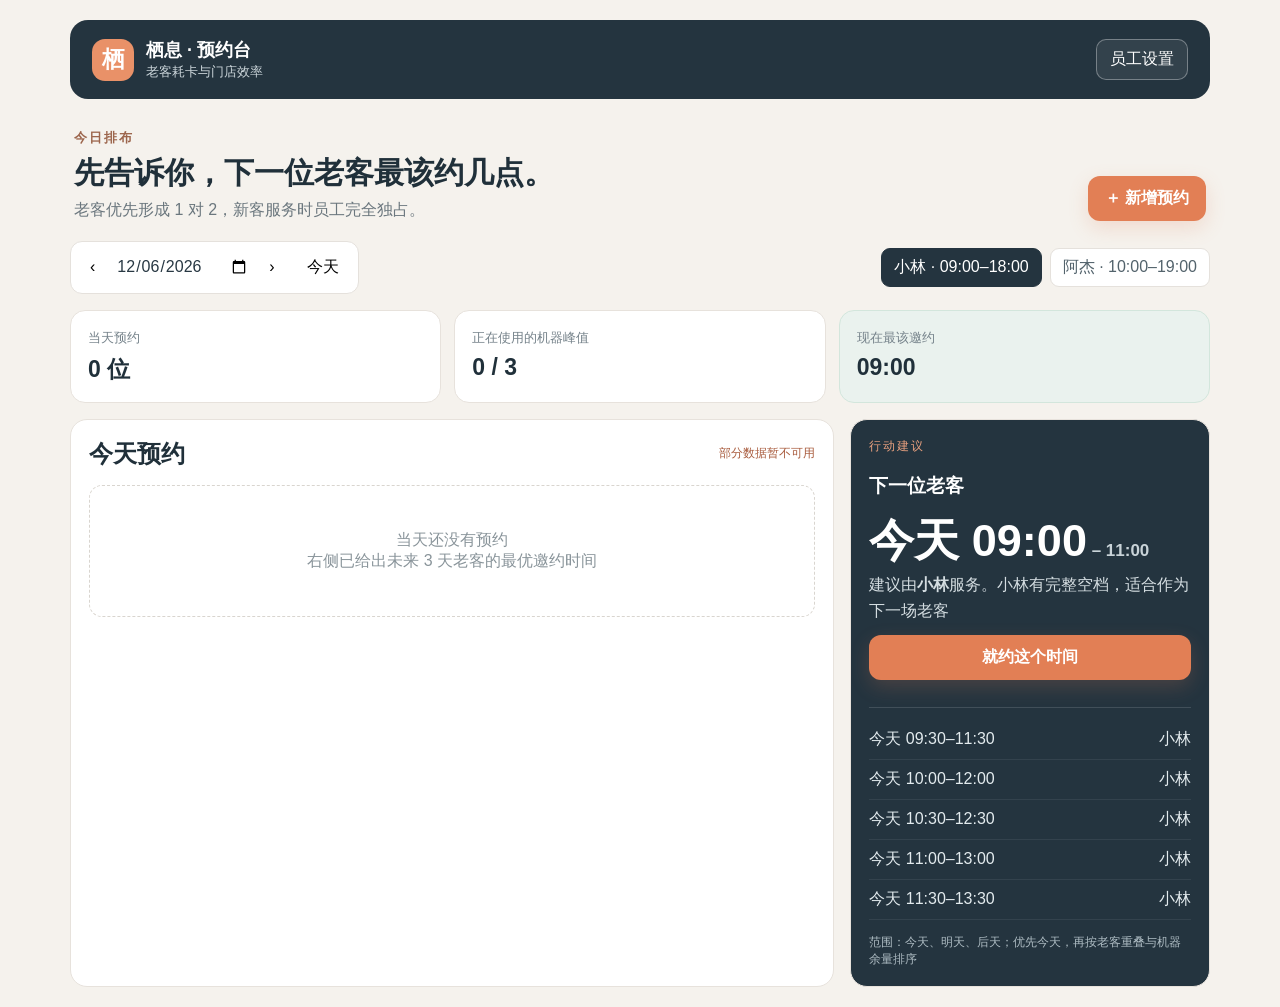
==== index.html @ 7a532cb6 "Sync Qinhuangdao invitations into appointment desk" ====
<!doctype html>
<html lang="zh-CN">
<head>
  <meta charset="utf-8">
  <meta name="viewport" content="width=device-width,initial-scale=1,viewport-fit=cover">
  <meta name="theme-color" content="#24343f">
  <title>栖息 · 预约台</title>
  <style>
    *{box-sizing:border-box}body{margin:0;background:#f5f2ed;color:#20303a;font-family:-apple-system,BlinkMacSystemFont,"Segoe UI","PingFang SC","Microsoft YaHei",sans-serif}button,input,select{font:inherit}button{cursor:pointer}.app{max-width:1180px;margin:auto;padding:20px}.top{display:flex;justify-content:space-between;align-items:center;background:#24343f;color:#fff;padding:18px 22px;border-radius:18px}.brand{display:flex;gap:12px;align-items:center}.logo{width:42px;height:42px;border-radius:13px;background:#e99168;display:grid;place-items:center;font-size:23px;font-weight:800}.brand strong{display:block;font-size:18px}.brand small{color:#cbd5da}.ghost{border:1px solid #ffffff55;background:#ffffff12;color:#fff;border-radius:10px;padding:9px 13px}.intro{display:flex;justify-content:space-between;gap:20px;align-items:end;padding:30px 4px 20px}.intro p{margin:0 0 7px;color:#9c654c;font-size:13px;font-weight:700;letter-spacing:2px}.intro h1{margin:0;font-size:30px;line-height:1.25}.intro span{display:block;margin-top:8px;color:#6b777e}.primary{border:0;background:#e27f55;color:#fff;border-radius:12px;padding:12px 17px;font-weight:700;box-shadow:0 7px 20px #e27f5533}.controls{display:flex;justify-content:space-between;gap:12px;align-items:center;margin-bottom:16px}.datebox,.stafftabs{display:flex;align-items:center;gap:8px}.datebox{background:#fff;padding:7px;border-radius:12px;border:1px solid #e5e1dc}.datebox button,.stafftabs button{border:0;background:transparent;padding:8px 12px;border-radius:9px}.datebox input{border:0;color:#283843;outline:0}.stafftabs{flex-wrap:wrap}.stafftabs button{background:#fff;border:1px solid #e5e1dc;color:#53636c}.stafftabs button.active{background:#24343f;color:#fff;border-color:#24343f}.stats{display:grid;grid-template-columns:repeat(3,1fr);gap:13px;margin-bottom:16px}.stat{background:#fff;padding:17px;border-radius:15px;border:1px solid #e7e2dc}.stat small{color:#75828a}.stat strong{display:block;font-size:23px;margin-top:7px}.stat.best{background:#eaf2ee;border-color:#d3e6dc}.grid{display:grid;grid-template-columns:minmax(0,1.7fr) minmax(280px,.8fr);gap:16px}.panel{background:#fff;border:1px solid #e7e2dc;border-radius:17px;padding:18px}.panelhead{display:flex;justify-content:space-between;align-items:center;margin-bottom:15px}.panelhead h2,.panelhead h3{margin:0}.status{font-size:12px;color:#62816e}.schedule{display:grid;gap:10px}.empty{padding:44px 15px;text-align:center;color:#89949a;border:1px dashed #d9d5cf;border-radius:13px}.booking{display:grid;grid-template-columns:92px 1fr auto;gap:12px;align-items:center;border:1px solid #e6e1da;border-left:5px solid #6f94c8;border-radius:12px;padding:13px;background:#fff}.booking.old{border-left-color:#e58d64}.booking time{font-weight:800}.booking strong{display:block}.booking small{color:#79868d}.delete{border:0;background:#f6eee9;color:#a45639;border-radius:8px;padding:7px 9px}.recommend{background:#24343f;color:#fff}.recommend .eyebrow{color:#e8a07f;font-size:12px;letter-spacing:2px}.heroTime{font-size:45px;font-weight:850;line-height:1;margin:17px 0 9px}.heroTime small{font-size:17px;color:#c9d3d8}.reason{color:#d4dde1;line-height:1.6}.recommend .primary{width:100%;margin:12px 0}.alts{border-top:1px solid #ffffff22;margin-top:15px;padding-top:12px}.alt{display:flex;justify-content:space-between;color:#e3ebee;padding:9px 0;border-bottom:1px solid #ffffff12}.syncnote{font-size:12px;color:#aebcc3;margin-top:14px}.backdrop{position:fixed;inset:0;background:#17232bbb;display:none;align-items:center;justify-content:center;padding:18px;z-index:20}.backdrop.show{display:flex}.modal{width:min(520px,100%);max-height:92vh;overflow:auto;background:#fff;border-radius:18px;padding:22px}.modalhead{display:flex;justify-content:space-between;align-items:center;margin-bottom:16px}.modalhead h2{margin:0}.close{border:0;background:#eeeae5;border-radius:9px;width:34px;height:34px;font-size:21px}.field{display:block;margin:13px 0;color:#53616a;font-size:13px}.field input,.field select{display:block;width:100%;margin-top:7px;padding:12px;border:1px solid #ddd8d2;border-radius:10px;background:#fff}.twocol{display:grid;grid-template-columns:1fr 1fr;gap:12px}.actions{display:flex;justify-content:flex-end;gap:9px;margin-top:18px}.secondary{border:1px solid #d9d3cc;background:#fff;border-radius:10px;padding:10px 14px}.employeeRow{border:1px solid #e2ddd7;border-radius:12px;padding:12px;margin:9px 0}.employeeRow .rowtop{display:flex;justify-content:space-between;align-items:center;margin-bottom:9px}.employeeRow input[type=text]{border:0;font-weight:700;max-width:140px}.employeeRow .times{display:flex;gap:7px;align-items:center}.employeeRow .times input{min-width:0;width:115px;padding:8px;border:1px solid #ddd8d2;border-radius:8px}.toast{position:fixed;left:50%;bottom:28px;transform:translateX(-50%);background:#24343f;color:#fff;padding:11px 17px;border-radius:12px;opacity:0;pointer-events:none;transition:.2s;z-index:30}.toast.show{opacity:1}.offline{color:#a95c3e}
    @media(max-width:760px){.app{padding:12px}.top{border-radius:14px}.intro{align-items:flex-start;flex-direction:column;padding-top:22px}.intro h1{font-size:25px}.controls{align-items:stretch;flex-direction:column}.datebox{justify-content:space-between}.stafftabs{overflow:auto;flex-wrap:nowrap}.stafftabs button{white-space:nowrap}.stats{grid-template-columns:1fr}.grid{grid-template-columns:1fr}.recommend{grid-row:1}.booking{grid-template-columns:78px 1fr}.booking .delete{grid-column:2;justify-self:start}.twocol{grid-template-columns:1fr}.heroTime{font-size:39px}}
  </style>
</head>
<body>
  <main class="app">
    <header class="top"><div class="brand"><div class="logo">栖</div><div><strong>栖息 · 预约台</strong><small>老客耗卡与门店效率</small></div></div><button class="ghost" id="settingsBtn">员工设置</button></header>
    <section class="intro"><div><p>今日排布</p><h1>先告诉你，下一位老客最该约几点。</h1><span>老客优先形成 1 对 2，新客服务时员工完全独占。</span></div><button class="primary" id="addBtn">＋ 新增预约</button></section>
    <section class="controls"><div class="datebox"><button id="prevDay">‹</button><input id="dateInput" type="date"><button id="nextDay">›</button><button id="todayBtn">今天</button></div><div class="stafftabs" id="staffTabs"></div></section>
    <section class="stats"><div class="stat"><small>当天预约</small><strong id="countStat">0 位</strong></div><div class="stat"><small>正在使用的机器峰值</small><strong id="machineStat">0 / 3</strong></div><div class="stat best"><small>现在最该邀约</small><strong id="bestStat">—</strong></div></section>
    <section class="grid"><div class="panel"><div class="panelhead"><h2 id="scheduleTitle">当天预约</h2><span class="status" id="syncStatus">正在同步…</span></div><div class="schedule" id="schedule"></div></div><aside class="panel recommend"><div class="eyebrow">行动建议</div><h3>下一位老客</h3><div id="recommendBody"></div></aside></section>
  </main>

  <div class="backdrop" id="bookingModal"><div class="modal"><div class="modalhead"><h2>新增预约</h2><button class="close" data-close="bookingModal">×</button></div><label class="field">客人姓名<input id="customerInput" placeholder="例如：王女士"></label><div class="twocol"><label class="field">客人类型<select id="typeInput"><option value="old">老客 · 1 对 2</option><option value="new">新客 · 1 对 1</option></select></label><label class="field">建议服务员工（可更换）<select id="employeeInput"></select></label></div><div class="twocol"><label class="field">开始时间<select id="timeInput"></select></label><label class="field" id="machineField">使用机器数<select id="machineInput"><option value="1">1 台</option><option value="2">2 台</option></select></label></div><div class="actions"><button class="secondary" data-close="bookingModal">取消</button><button class="primary" id="saveBooking">保存预约</button></div></div></div>
  <div class="backdrop" id="settingsModal"><div class="modal"><div class="modalhead"><h2>员工排班</h2><button class="close" data-close="settingsModal">×</button></div><div id="employeeSettings"></div><button class="secondary" id="addEmployee">＋ 添加员工</button><div class="actions"><button class="primary" id="saveSettings">保存设置</button></div></div></div>
  <div class="toast" id="toast"></div>

  <script>
  (()=>{
    const DATA_URL='https://api.npoint.io/b6b06d28d1ba5bfe90af';
    const AIDIO_URL='https://cms-pro.qitianmeishi.com/admin-api/aidio/open/data/v2';
    const AIDIO_KEY=atob('RHQ1UmVHMnl3NWtDN0ZmVGNERWF5VGVpMTlwMTFNMmg=');
    const STORE_ID=1;
    const DEFAULT_EMPLOYEES=[{id:'a',name:'小林',color:'#ec8f63',start:'09:00',end:'18:00',active:true},{id:'b',name:'阿杰',color:'#5b8def',start:'10:00',end:'19:00',active:true}];
    let state={appointments:[],employees:DEFAULT_EMPLOYEES.map(x=>({...x}))};
    let externalAppointments=[];
    const $=id=>document.getElementById(id), pad=n=>String(n).padStart(2,'0');
    let date=localDate(new Date()), selected='a', recs=[];
    function localDate(d){return d.getFullYear()+'-'+pad(d.getMonth()+1)+'-'+pad(d.getDate())}
    function toMin(v){const [h,m]=v.split(':').map(Number);return h*60+m}
    function fromMin(n){return pad(Math.floor(n/60))+':'+pad(n%60)}
    function overlaps(a,b,c,d){return a<d&&c<b}
    function esc(v){return String(v).replace(/[&<>'"]/g,c=>({'&':'&amp;','<':'&lt;','>':'&gt;',"'":'&#39;','"':'&quot;'}[c]))}
    function slots(){return Array.from({length:19},(_,i)=>fromMin(9*60+i*30))}
    function dayItems(targetDate=date){return [...state.appointments,...externalAppointments].filter(a=>a.date===targetDate)}
    function employee(id){return state.employees.find(e=>e.id===id)}
    function bookable(empId,start,type,machineCount=1,targetDate=date){const emp=employee(empId);if(!emp||!emp.active)return false;const s=toMin(start),e=s+120;if(s<toMin(emp.start)||s>toMin(emp.end)-60)return false;for(let m=s;m<e;m+=30){const busy=dayItems(targetDate).filter(a=>a.employeeId===empId&&overlaps(m,m+30,toMin(a.start),toMin(a.end)));if(type==='new'&&busy.length)return false;if(type==='old'&&(busy.some(a=>a.type==='new')||busy.filter(a=>a.type==='old').length>=2))return false;const machines=dayItems(targetDate).filter(a=>overlaps(m,m+30,toMin(a.start),toMin(a.end))).reduce((sum,a)=>sum+(Number(a.machines)||1),0);if(machines+Number(machineCount)>3)return false}return true}
    function recommendations(){const base=localDate(new Date()),all=[];for(let offset=0;offset<3;offset++){const d=new Date(base+'T12:00:00');d.setDate(d.getDate()+offset);const targetDate=localDate(d);state.employees.filter(e=>e.active).forEach(emp=>slots().filter(s=>bookable(emp.id,s,'old',1,targetDate)).forEach(slot=>{const s=toMin(slot),e=s+120;const olds=dayItems(targetDate).filter(a=>a.employeeId===emp.id&&a.type==='old'&&overlaps(s,e,toMin(a.start),toMin(a.end))).sort((a,b)=>Math.abs(s-toMin(a.start))-Math.abs(s-toMin(b.start)));const hit=olds[0],spacing=hit?Math.abs(s-toMin(hit.start)):0;const score=hit?(spacing===30?120:spacing===0?112:104):40;all.push({slot,employeeId:emp.id,targetDate,dayOffset:offset,score:score+(emp.id===selected?4:0)-s/10000,overlap:!!hit,reason:hit?(spacing===30?`与${emp.name}现有老客错开 30 分钟，形成更顺手的 1 对 2`:`与${emp.name}的老客 ${hit.start}–${hit.end} 重叠，可组成 1 对 2`):`${emp.name}有完整空档，适合作为下一场老客`})}))}return all.sort((a,b)=>a.dayOffset-b.dayOffset||b.score-a.score||toMin(a.slot)-toMin(b.slot)).slice(0,6)}
    function suggestedImportedEmployee(type,start,targetDate,existing){const s=toMin(start),e=s+120,items=[...state.appointments,...existing];return state.employees.filter(emp=>emp.active).map(emp=>{const busy=items.filter(a=>a.employeeId===emp.id&&overlaps(s,e,toMin(a.start),toMin(a.end)));const oldBusy=busy.filter(a=>a.type==='old').length;const hasNew=busy.some(a=>a.type==='new');let score=type==='new'?(busy.length?0:100):(hasNew||oldBusy>=2?-100:(oldBusy===1?120:40));return {id:emp.id,score}}).sort((a,b)=>b.score-a.score)[0]?.id||''}
    async function syncAidio(){const base=localDate(new Date()),endDate=new Date(base+'T12:00:00');endDate.setDate(endDate.getDate()+2);const end=localDate(endDate),ctl=new AbortController(),timer=setTimeout(()=>ctl.abort(),6000);try{const r=await fetch(AIDIO_URL,{method:'POST',headers:{'x-open-key':AIDIO_KEY,'tenant-id':'1','content-type':'application/json'},body:JSON.stringify({queryParam:{customerRegister:{storeId:STORE_ID,inviteArriveTime:[base,end]}}}),signal:ctl.signal});if(!r.ok)throw 0;const d=await r.json(),mapped=[];(Array.isArray(d.customerRegister)?d.customerRegister:[]).filter(a=>(a.recordTypeDesc==='预约记录'||a.recordType==='预约记录')&&a.arriveStatusDesc!=='已取消'&&a.serviceStatusDesc!=='已取消'&&a.inviteArriveTime&&a.id).forEach(a=>{const m=String(a.inviteArriveTime).match(/^(\d{4}-\d{2}-\d{2})[ T](\d{2}:\d{2})/);if(!m)return;const type=['group_new','offline_new'].includes(a.consumeType)?'new':'old',same=state.employees.find(e=>(a.clerkName&&e.name===a.clerkName)||(a.clerkId&&e.id===String(a.clerkId))),employeeId=same?.id||suggestedImportedEmployee(type,m[2],m[1],mapped);mapped.push({id:'aidio-'+a.id,sourceId:String(a.id),external:true,date:m[1],start:m[2],end:fromMin(toMin(m[2])+120),customer:a.customerName||'未填写姓名',type,employeeId,machines:1,consumeTypeDesc:a.consumeTypeDesc||'',clerkName:a.clerkName||''})});externalAppointments=mapped}finally{clearTimeout(timer)}}
    async function load(){let cloudOk=false,aidioOk=false;const ctl=new AbortController(),timer=setTimeout(()=>ctl.abort(),6000);try{const r=await fetch(DATA_URL+'?t='+Date.now(),{cache:'no-store',signal:ctl.signal});if(!r.ok)throw 0;const d=await r.json();if(Array.isArray(d.appointments))state.appointments=d.appointments;if(Array.isArray(d.employees)&&d.employees.length)state.employees=d.employees;cloudOk=true}catch(e){}finally{clearTimeout(timer)}try{await syncAidio();aidioOk=true}catch(e){}$('syncStatus').textContent=cloudOk&&aidioOk?'邀约系统已同步':aidioOk?'邀约系统已同步 · 本地保存暂不可用':'部分数据暂不可用';$('syncStatus').className=cloudOk&&aidioOk?'status':'status offline';render()}
    async function persist(){ $('syncStatus').textContent='正在保存…';try{const r=await fetch(DATA_URL,{method:'POST',headers:{'content-type':'application/json'},body:JSON.stringify(state)});if(!r.ok)throw 0;$('syncStatus').textContent='已保存到云端';return true}catch(e){$('syncStatus').textContent='保存失败，请重试';$('syncStatus').className='status offline';toast('保存失败，请检查网络');return false}}
    function toast(text){const el=$('toast');el.textContent=text;el.classList.add('show');setTimeout(()=>el.classList.remove('show'),2200)}
    function peakMachines(){let max=0;slots().forEach(s=>{const m=toMin(s);max=Math.max(max,dayItems().filter(a=>overlaps(m,m+30,toMin(a.start),toMin(a.end))).reduce((sum,a)=>sum+(Number(a.machines)||1),0))});return max}
    function render(){if(!employee(selected)?.active)selected=state.employees.find(e=>e.active)?.id||state.employees[0]?.id;const items=dayItems().sort((a,b)=>toMin(a.start)-toMin(b.start));recs=recommendations();$('dateInput').value=date;$('countStat').textContent=items.length+' 位';$('machineStat').textContent=peakMachines()+' / 3';$('bestStat').textContent=recs[0]?.slot||'暂无空档';$('scheduleTitle').textContent=(date===localDate(new Date())?'今天':'当天')+'预约';$('staffTabs').innerHTML=state.employees.filter(e=>e.active).map(e=>`<button class="${e.id===selected?'active':''}" data-staff="${esc(e.id)}">${esc(e.name)} · ${esc(e.start)}–${esc(e.end)}</button>`).join('');$('schedule').innerHTML=items.length?items.map(a=>{const e=employee(a.employeeId);return `<div class="booking ${a.type}"><time>${esc(a.start)}–${esc(a.end)}</time><div><strong>${esc(a.customer)}</strong><small>${a.type==='old'?'老客 · 1 对 2':'新客 · 1 对 1'} · ${esc(e?.name||'未分配')} · ${Number(a.machines)||1} 台机器${a.external?' · 邀约系统同步（只读）':''}</small></div>${a.external?'':'<button class="delete" data-delete="'+esc(a.id)+'">删除</button>'}</div>`}).join(''):'<div class="empty">当天还没有预约<br>右侧已给出未来 3 天老客的最优邀约时间</div>';renderRecommendation();bindDynamic()}
    function renderRecommendation(){const box=$('recommendBody');if(!recs.length){box.innerHTML='<div class="empty">未来 3 天没有可承接的老客空档</div>';return}const best=recs[0],dayName=r=>r.dayOffset===0?'今天':r.dayOffset===1?'明天':'后天',bestEmp=employee(best.employeeId)?.name||'';box.innerHTML=`<div class="heroTime">${dayName(best)} ${best.slot}<small> – ${fromMin(toMin(best.slot)+120)}</small></div><div class="reason">建议由<strong>${esc(bestEmp)}</strong>服务。${esc(best.reason)}</div><button class="primary" id="useBest">就约这个时间</button><div class="alts">${recs.slice(1).map(r=>`<div class="alt"><span>${dayName(r)} ${r.slot}–${fromMin(toMin(r.slot)+120)}</span><span>${esc(employee(r.employeeId)?.name||'')}</span></div>`).join('')}</div><div class="syncnote">范围：今天、明天、后天；优先今天，再按老客重叠与机器余量排序</div>`;$('useBest').onclick=()=>{date=best.targetDate;openBooking(best.employeeId,best.slot)}}
    function bindDynamic(){document.querySelectorAll('[data-staff]').forEach(b=>b.onclick=()=>{selected=b.dataset.staff;render()});document.querySelectorAll('[data-delete]').forEach(b=>b.onclick=async()=>{state.appointments=state.appointments.filter(a=>a.id!==b.dataset.delete);render();await persist();toast('预约已删除')})}
    function suggestedEmployee(type='old',machines=1,targetDate=date){const candidates=[];state.employees.filter(e=>e.active).forEach(emp=>{const valid=slots().filter(s=>bookable(emp.id,s,type,machines,targetDate));if(!valid.length)return;const slot=valid[0],s=toMin(slot),hit=dayItems(targetDate).some(a=>a.employeeId===emp.id&&a.type==='old'&&overlaps(s,s+120,toMin(a.start),toMin(a.end)));const score=type==='old'?(hit?120:40):(dayItems(targetDate).some(a=>a.employeeId===emp.id&&overlaps(s,s+120,toMin(a.start),toMin(a.end)))?0:80);candidates.push({employeeId:emp.id,slot,score:score+(emp.id===selected?4:0)})});return candidates.sort((a,b)=>b.score-a.score||toMin(a.slot)-toMin(b.slot))[0]}
    function fillBookingTimes(){const emp=$('employeeInput').value,type=$('typeInput').value,machines=type==='new'?1:Number($('machineInput').value||1);const good=slots().filter(s=>bookable(emp,s,type,machines));$('timeInput').innerHTML=good.map(s=>`<option>${s}</option>`).join('')||'<option>暂无可约时间</option>'}
    function openBooking(empId,start){$('customerInput').value='';$('typeInput').value='old';$('machineInput').value='1';$('machineField').style.display='';$('employeeInput').innerHTML=state.employees.filter(e=>e.active).map(e=>`<option value="${esc(e.id)}">${esc(e.name)} · ${esc(e.start)}–${esc(e.end)}</option>`).join('');const suggestion=suggestedEmployee('old',1,date);empId=empId||suggestion?.employeeId||state.employees.find(e=>e.active)?.id;start=start||suggestion?.slot;$('employeeInput').value=empId;fillBookingTimes();if(start&&[...$('timeInput').options].some(o=>o.value===start))$('timeInput').value=start;$('bookingModal').classList.add('show');setTimeout(()=>$('customerInput').focus(),50)}
    function renderSettings(){ $('employeeSettings').innerHTML=state.employees.map((e,i)=>`<div class="employeeRow" data-index="${i}"><div class="rowtop"><input type="text" data-k="name" value="${esc(e.name)}"><label><input type="checkbox" data-k="active" ${e.active?'checked':''}> 上班</label></div><div class="times"><input type="time" data-k="start" value="${esc(e.start)}"><span>至</span><input type="time" data-k="end" value="${esc(e.end)}"></div></div>`).join('')}
    $('addBtn').onclick=()=>openBooking();$('settingsBtn').onclick=()=>{renderSettings();$('settingsModal').classList.add('show')};document.querySelectorAll('[data-close]').forEach(b=>b.onclick=()=>$(b.dataset.close).classList.remove('show'));$('typeInput').onchange=()=>{const type=$('typeInput').value;$('machineField').style.display=type==='new'?'none':'';if(type==='new')$('machineInput').value='1';const suggestion=suggestedEmployee(type,type==='new'?1:Number($('machineInput').value||1),date);if(suggestion)$('employeeInput').value=suggestion.employeeId;fillBookingTimes();if(suggestion&&[...$('timeInput').options].some(o=>o.value===suggestion.slot))$('timeInput').value=suggestion.slot};$('machineInput').onchange=fillBookingTimes;$('employeeInput').onchange=fillBookingTimes;$('dateInput').onchange=e=>{date=e.target.value;render()};$('todayBtn').onclick=()=>{date=localDate(new Date());render()};function moveDay(n){const d=new Date(date+'T12:00:00');d.setDate(d.getDate()+n);date=localDate(d);render()}$('prevDay').onclick=()=>moveDay(-1);$('nextDay').onclick=()=>moveDay(1);
    $('saveBooking').onclick=async()=>{const name=$('customerInput').value.trim(),start=$('timeInput').value,empId=$('employeeInput').value,type=$('typeInput').value,machines=type==='new'?1:Number($('machineInput').value||1);if(!name)return toast('请填写客人姓名');if(!start||!bookable(empId,start,type,machines))return toast('这个时间不能预约，请从可用时间中选择');state.appointments.push({id:crypto.randomUUID?crypto.randomUUID():Date.now().toString(36),date,start,end:fromMin(toMin(start)+120),customer:name,type,employeeId:empId,machines});$('bookingModal').classList.remove('show');render();await persist();toast('预约已添加')};
    $('addEmployee').onclick=()=>{state.employees.push({id:'e'+Date.now(),name:'员工 '+(state.employees.length+1),color:'#8a6fdf',start:'10:00',end:'19:00',active:true});renderSettings()};$('saveSettings').onclick=async()=>{document.querySelectorAll('.employeeRow').forEach(row=>{const e=state.employees[Number(row.dataset.index)];row.querySelectorAll('[data-k]').forEach(input=>e[input.dataset.k]=input.type==='checkbox'?input.checked:input.value)});$('settingsModal').classList.remove('show');render();await persist();toast('员工设置已保存')};
    window.addEventListener('focus',load);setInterval(load,30000);load();
  })();
  </script>
</body>
</html>
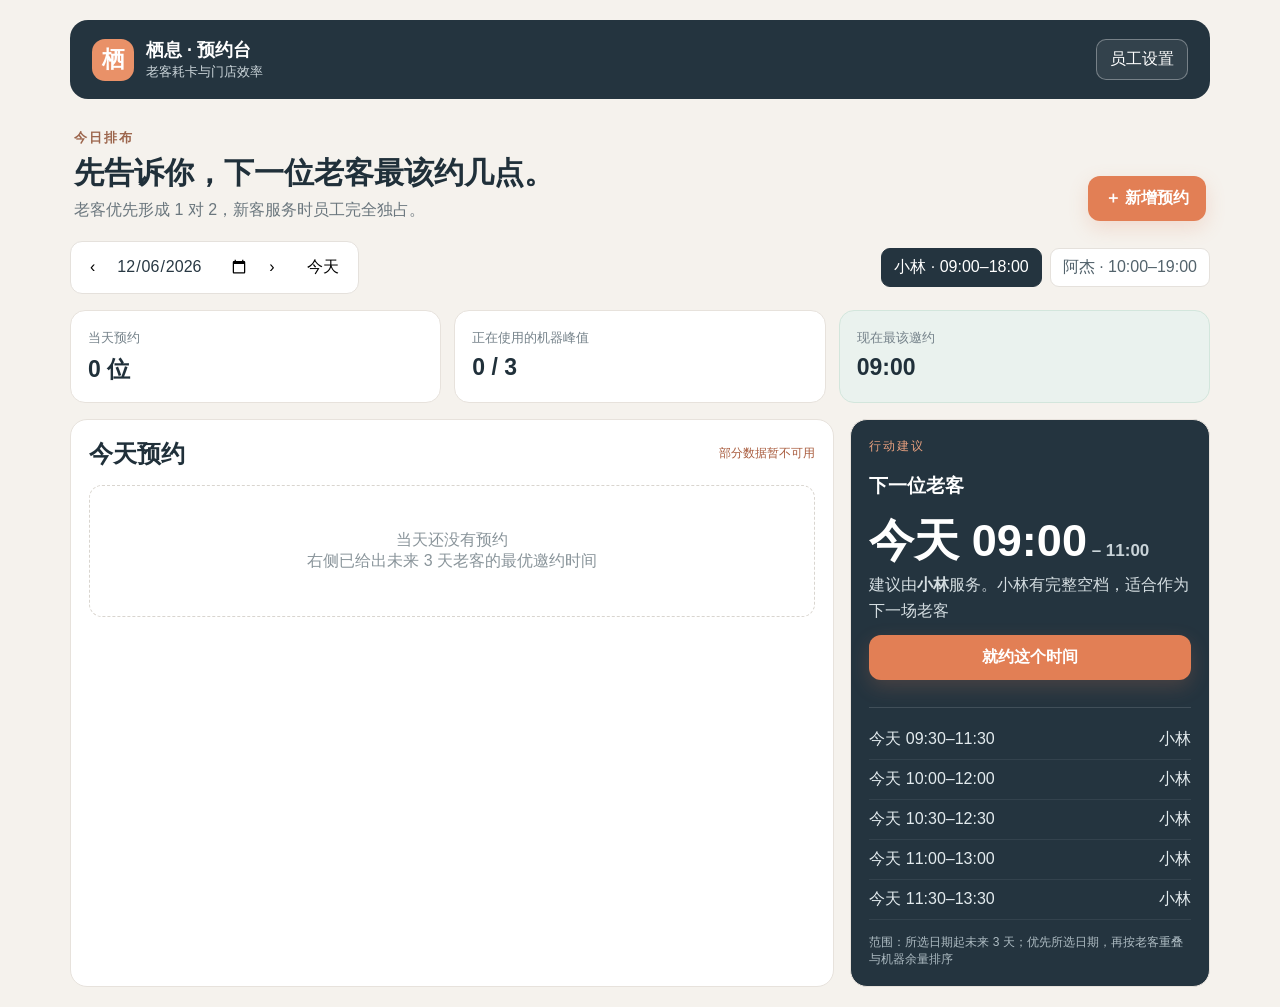
==== commit eae45dd4: "Align recommendations with selected date" ====
--- a/index.html
+++ b/index.html
@@ -30,7 +30,7 @@
     const AIDIO_KEY=atob('RHQ1UmVHMnl3NWtDN0ZmVGNERWF5VGVpMTlwMTFNMmg=');
     const STORE_ID=1;
     const DEFAULT_EMPLOYEES=[{id:'a',name:'小林',color:'#ec8f63',start:'09:00',end:'18:00',active:true},{id:'b',name:'阿杰',color:'#5b8def',start:'10:00',end:'19:00',active:true}];
-    let state={appointments:[],employees:DEFAULT_EMPLOYEES.map(x=>({...x}))};
+    let state={appointments:[],employees:DEFAULT_EMPLOYEES.map(x=>({...x})),dismissedExternalIds:[]};
     let externalAppointments=[];
     const $=id=>document.getElementById(id), pad=n=>String(n).padStart(2,'0');
     let date=localDate(new Date()), selected='a', recs=[];
@@ -43,16 +43,16 @@
     function dayItems(targetDate=date){return [...state.appointments,...externalAppointments].filter(a=>a.date===targetDate)}
     function employee(id){return state.employees.find(e=>e.id===id)}
     function bookable(empId,start,type,machineCount=1,targetDate=date){const emp=employee(empId);if(!emp||!emp.active)return false;const s=toMin(start),e=s+120;if(s<toMin(emp.start)||s>toMin(emp.end)-60)return false;for(let m=s;m<e;m+=30){const busy=dayItems(targetDate).filter(a=>a.employeeId===empId&&overlaps(m,m+30,toMin(a.start),toMin(a.end)));if(type==='new'&&busy.length)return false;if(type==='old'&&(busy.some(a=>a.type==='new')||busy.filter(a=>a.type==='old').length>=2))return false;const machines=dayItems(targetDate).filter(a=>overlaps(m,m+30,toMin(a.start),toMin(a.end))).reduce((sum,a)=>sum+(Number(a.machines)||1),0);if(machines+Number(machineCount)>3)return false}return true}
-    function recommendations(){const base=localDate(new Date()),all=[];for(let offset=0;offset<3;offset++){const d=new Date(base+'T12:00:00');d.setDate(d.getDate()+offset);const targetDate=localDate(d);state.employees.filter(e=>e.active).forEach(emp=>slots().filter(s=>bookable(emp.id,s,'old',1,targetDate)).forEach(slot=>{const s=toMin(slot),e=s+120;const olds=dayItems(targetDate).filter(a=>a.employeeId===emp.id&&a.type==='old'&&overlaps(s,e,toMin(a.start),toMin(a.end))).sort((a,b)=>Math.abs(s-toMin(a.start))-Math.abs(s-toMin(b.start)));const hit=olds[0],spacing=hit?Math.abs(s-toMin(hit.start)):0;const score=hit?(spacing===30?120:spacing===0?112:104):40;all.push({slot,employeeId:emp.id,targetDate,dayOffset:offset,score:score+(emp.id===selected?4:0)-s/10000,overlap:!!hit,reason:hit?(spacing===30?`与${emp.name}现有老客错开 30 分钟，形成更顺手的 1 对 2`:`与${emp.name}的老客 ${hit.start}–${hit.end} 重叠，可组成 1 对 2`):`${emp.name}有完整空档，适合作为下一场老客`})}))}return all.sort((a,b)=>a.dayOffset-b.dayOffset||b.score-a.score||toMin(a.slot)-toMin(b.slot)).slice(0,6)}
+    function recommendations(){const base=date||localDate(new Date()),today=localDate(new Date()),all=[];for(let offset=0;offset<3;offset++){const d=new Date(base+'T12:00:00');d.setDate(d.getDate()+offset);const targetDate=localDate(d),dayOffset=Math.round((new Date(targetDate+'T12:00:00')-new Date(today+'T12:00:00'))/86400000);state.employees.filter(e=>e.active).forEach(emp=>slots().filter(s=>bookable(emp.id,s,'old',1,targetDate)).forEach(slot=>{const s=toMin(slot),e=s+120;const olds=dayItems(targetDate).filter(a=>a.employeeId===emp.id&&a.type==='old'&&overlaps(s,e,toMin(a.start),toMin(a.end))).sort((a,b)=>Math.abs(s-toMin(a.start))-Math.abs(s-toMin(b.start)));const hit=olds[0],spacing=hit?Math.abs(s-toMin(hit.start)):0;const score=hit?(spacing===30?120:spacing===0?112:104):40;all.push({slot,employeeId:emp.id,targetDate,dayOffset,score:score+(emp.id===selected?4:0)-s/10000,overlap:!!hit,reason:hit?(spacing===30?`与${emp.name}现有老客错开 30 分钟，形成更顺手的 1 对 2`:`与${emp.name}的老客 ${hit.start}–${hit.end} 重叠，可组成 1 对 2`):`${emp.name}有完整空档，适合作为下一场老客`})}))}return all.sort((a,b)=>a.dayOffset-b.dayOffset||b.score-a.score||toMin(a.slot)-toMin(b.slot)).slice(0,6)}
     function suggestedImportedEmployee(type,start,targetDate,existing){const s=toMin(start),e=s+120,items=[...state.appointments,...existing];return state.employees.filter(emp=>emp.active).map(emp=>{const busy=items.filter(a=>a.employeeId===emp.id&&overlaps(s,e,toMin(a.start),toMin(a.end)));const oldBusy=busy.filter(a=>a.type==='old').length;const hasNew=busy.some(a=>a.type==='new');let score=type==='new'?(busy.length?0:100):(hasNew||oldBusy>=2?-100:(oldBusy===1?120:40));return {id:emp.id,score}}).sort((a,b)=>b.score-a.score)[0]?.id||''}
-    async function syncAidio(){const base=localDate(new Date()),endDate=new Date(base+'T12:00:00');endDate.setDate(endDate.getDate()+2);const end=localDate(endDate),ctl=new AbortController(),timer=setTimeout(()=>ctl.abort(),6000);try{const r=await fetch(AIDIO_URL,{method:'POST',headers:{'x-open-key':AIDIO_KEY,'tenant-id':'1','content-type':'application/json'},body:JSON.stringify({queryParam:{customerRegister:{storeId:STORE_ID,inviteArriveTime:[base,end]}}}),signal:ctl.signal});if(!r.ok)throw 0;const d=await r.json(),mapped=[];(Array.isArray(d.customerRegister)?d.customerRegister:[]).filter(a=>(a.recordTypeDesc==='预约记录'||a.recordType==='预约记录')&&a.arriveStatusDesc!=='已取消'&&a.serviceStatusDesc!=='已取消'&&a.inviteArriveTime&&a.id).forEach(a=>{const m=String(a.inviteArriveTime).match(/^(\d{4}-\d{2}-\d{2})[ T](\d{2}:\d{2})/);if(!m)return;const type=['group_new','offline_new'].includes(a.consumeType)?'new':'old',same=state.employees.find(e=>(a.clerkName&&e.name===a.clerkName)||(a.clerkId&&e.id===String(a.clerkId))),employeeId=same?.id||suggestedImportedEmployee(type,m[2],m[1],mapped);mapped.push({id:'aidio-'+a.id,sourceId:String(a.id),external:true,date:m[1],start:m[2],end:fromMin(toMin(m[2])+120),customer:a.customerName||'未填写姓名',type,employeeId,machines:1,consumeTypeDesc:a.consumeTypeDesc||'',clerkName:a.clerkName||''})});externalAppointments=mapped}finally{clearTimeout(timer)}}
-    async function load(){let cloudOk=false,aidioOk=false;const ctl=new AbortController(),timer=setTimeout(()=>ctl.abort(),6000);try{const r=await fetch(DATA_URL+'?t='+Date.now(),{cache:'no-store',signal:ctl.signal});if(!r.ok)throw 0;const d=await r.json();if(Array.isArray(d.appointments))state.appointments=d.appointments;if(Array.isArray(d.employees)&&d.employees.length)state.employees=d.employees;cloudOk=true}catch(e){}finally{clearTimeout(timer)}try{await syncAidio();aidioOk=true}catch(e){}$('syncStatus').textContent=cloudOk&&aidioOk?'邀约系统已同步':aidioOk?'邀约系统已同步 · 本地保存暂不可用':'部分数据暂不可用';$('syncStatus').className=cloudOk&&aidioOk?'status':'status offline';render()}
+    async function syncAidio(){const base=localDate(new Date()),endDate=new Date(base+'T12:00:00');endDate.setDate(endDate.getDate()+2);const end=localDate(endDate),ctl=new AbortController(),timer=setTimeout(()=>ctl.abort(),6000);try{const r=await fetch(AIDIO_URL,{method:'POST',headers:{'x-open-key':AIDIO_KEY,'tenant-id':'1','content-type':'application/json'},body:JSON.stringify({queryParam:{customerRegister:{storeId:STORE_ID,inviteArriveTime:[base,end]}}}),signal:ctl.signal});if(!r.ok)throw 0;const d=await r.json(),mapped=[];(Array.isArray(d.customerRegister)?d.customerRegister:[]).filter(a=>(a.recordTypeDesc==='预约记录'||a.recordType==='预约记录')&&a.arriveStatusDesc!=='已取消'&&a.serviceStatusDesc!=='已取消'&&a.inviteArriveTime&&a.id&&!state.dismissedExternalIds.includes(String(a.id))).forEach(a=>{const m=String(a.inviteArriveTime).match(/^(\d{4}-\d{2}-\d{2})[ T](\d{2}:\d{2})/);if(!m)return;const type=['group_new','offline_new'].includes(a.consumeType)?'new':'old',same=state.employees.find(e=>(a.clerkName&&e.name===a.clerkName)||(a.clerkId&&e.id===String(a.clerkId))),employeeId=same?.id||suggestedImportedEmployee(type,m[2],m[1],mapped);mapped.push({id:'aidio-'+a.id,sourceId:String(a.id),external:true,date:m[1],start:m[2],end:fromMin(toMin(m[2])+120),customer:a.customerName||'未填写姓名',type,employeeId,machines:1,consumeTypeDesc:a.consumeTypeDesc||'',clerkName:a.clerkName||''})});externalAppointments=mapped}finally{clearTimeout(timer)}}
+    async function load(){let cloudOk=false,aidioOk=false;const ctl=new AbortController(),timer=setTimeout(()=>ctl.abort(),6000);try{const r=await fetch(DATA_URL+'?t='+Date.now(),{cache:'no-store',signal:ctl.signal});if(!r.ok)throw 0;const d=await r.json();if(Array.isArray(d.appointments))state.appointments=d.appointments;if(Array.isArray(d.employees)&&d.employees.length)state.employees=d.employees;if(Array.isArray(d.dismissedExternalIds))state.dismissedExternalIds=d.dismissedExternalIds.map(String);cloudOk=true}catch(e){}finally{clearTimeout(timer)}try{await syncAidio();aidioOk=true}catch(e){}$('syncStatus').textContent=cloudOk&&aidioOk?'邀约系统已同步':aidioOk?'邀约系统已同步 · 本地保存暂不可用':'部分数据暂不可用';$('syncStatus').className=cloudOk&&aidioOk?'status':'status offline';render()}
     async function persist(){ $('syncStatus').textContent='正在保存…';try{const r=await fetch(DATA_URL,{method:'POST',headers:{'content-type':'application/json'},body:JSON.stringify(state)});if(!r.ok)throw 0;$('syncStatus').textContent='已保存到云端';return true}catch(e){$('syncStatus').textContent='保存失败，请重试';$('syncStatus').className='status offline';toast('保存失败，请检查网络');return false}}
     function toast(text){const el=$('toast');el.textContent=text;el.classList.add('show');setTimeout(()=>el.classList.remove('show'),2200)}
     function peakMachines(){let max=0;slots().forEach(s=>{const m=toMin(s);max=Math.max(max,dayItems().filter(a=>overlaps(m,m+30,toMin(a.start),toMin(a.end))).reduce((sum,a)=>sum+(Number(a.machines)||1),0))});return max}
-    function render(){if(!employee(selected)?.active)selected=state.employees.find(e=>e.active)?.id||state.employees[0]?.id;const items=dayItems().sort((a,b)=>toMin(a.start)-toMin(b.start));recs=recommendations();$('dateInput').value=date;$('countStat').textContent=items.length+' 位';$('machineStat').textContent=peakMachines()+' / 3';$('bestStat').textContent=recs[0]?.slot||'暂无空档';$('scheduleTitle').textContent=(date===localDate(new Date())?'今天':'当天')+'预约';$('staffTabs').innerHTML=state.employees.filter(e=>e.active).map(e=>`<button class="${e.id===selected?'active':''}" data-staff="${esc(e.id)}">${esc(e.name)} · ${esc(e.start)}–${esc(e.end)}</button>`).join('');$('schedule').innerHTML=items.length?items.map(a=>{const e=employee(a.employeeId);return `<div class="booking ${a.type}"><time>${esc(a.start)}–${esc(a.end)}</time><div><strong>${esc(a.customer)}</strong><small>${a.type==='old'?'老客 · 1 对 2':'新客 · 1 对 1'} · ${esc(e?.name||'未分配')} · ${Number(a.machines)||1} 台机器${a.external?' · 邀约系统同步（只读）':''}</small></div>${a.external?'':'<button class="delete" data-delete="'+esc(a.id)+'">删除</button>'}</div>`}).join(''):'<div class="empty">当天还没有预约<br>右侧已给出未来 3 天老客的最优邀约时间</div>';renderRecommendation();bindDynamic()}
-    function renderRecommendation(){const box=$('recommendBody');if(!recs.length){box.innerHTML='<div class="empty">未来 3 天没有可承接的老客空档</div>';return}const best=recs[0],dayName=r=>r.dayOffset===0?'今天':r.dayOffset===1?'明天':'后天',bestEmp=employee(best.employeeId)?.name||'';box.innerHTML=`<div class="heroTime">${dayName(best)} ${best.slot}<small> – ${fromMin(toMin(best.slot)+120)}</small></div><div class="reason">建议由<strong>${esc(bestEmp)}</strong>服务。${esc(best.reason)}</div><button class="primary" id="useBest">就约这个时间</button><div class="alts">${recs.slice(1).map(r=>`<div class="alt"><span>${dayName(r)} ${r.slot}–${fromMin(toMin(r.slot)+120)}</span><span>${esc(employee(r.employeeId)?.name||'')}</span></div>`).join('')}</div><div class="syncnote">范围：今天、明天、后天；优先今天，再按老客重叠与机器余量排序</div>`;$('useBest').onclick=()=>{date=best.targetDate;openBooking(best.employeeId,best.slot)}}
-    function bindDynamic(){document.querySelectorAll('[data-staff]').forEach(b=>b.onclick=()=>{selected=b.dataset.staff;render()});document.querySelectorAll('[data-delete]').forEach(b=>b.onclick=async()=>{state.appointments=state.appointments.filter(a=>a.id!==b.dataset.delete);render();await persist();toast('预约已删除')})}
+    function render(){if(!employee(selected)?.active)selected=state.employees.find(e=>e.active)?.id||state.employees[0]?.id;const items=dayItems().sort((a,b)=>toMin(a.start)-toMin(b.start));recs=recommendations();$('dateInput').value=date;$('countStat').textContent=items.length+' 位';$('machineStat').textContent=peakMachines()+' / 3';$('bestStat').textContent=recs[0]?.slot||'暂无空档';$('scheduleTitle').textContent=(date===localDate(new Date())?'今天':'当天')+'预约';$('staffTabs').innerHTML=state.employees.filter(e=>e.active).map(e=>`<button class="${e.id===selected?'active':''}" data-staff="${esc(e.id)}">${esc(e.name)} · ${esc(e.start)}–${esc(e.end)}</button>`).join('');$('schedule').innerHTML=items.length?items.map(a=>{const e=employee(a.employeeId),sourceType=a.external&&a.consumeTypeDesc?` · ${esc(a.consumeTypeDesc)}`:'';return `<div class="booking ${a.type}"><time>${esc(a.start)}–${esc(a.end)}</time><div><strong>${esc(a.customer)}</strong><small>${a.type==='old'?'老客 · 1 对 2':'新客 · 1 对 1'}${sourceType} · ${esc(e?.name||'未分配')} · ${Number(a.machines)||1} 台机器${a.external?' · 邀约系统同步（只读）':''}</small></div><button class="delete" data-delete="${esc(a.id)}" data-external="${a.external?'1':''}" title="${a.external?'仅从本预约台隐藏，不会删除邀约系统记录':'删除本地预约'}">删除</button></div>`}).join(''):'<div class="empty">当天还没有预约<br>右侧已给出未来 3 天老客的最优邀约时间</div>';renderRecommendation();bindDynamic()}
+    function renderRecommendation(){const box=$('recommendBody');if(!recs.length){box.innerHTML='<div class="empty">所选日期起未来 3 天没有可承接的老客空档</div>';return}const best=recs[0],dayName=r=>r.dayOffset===0?'今天':r.dayOffset===1?'明天':r.dayOffset===2?'后天':r.targetDate.slice(5).replace('-','月')+'日',bestEmp=employee(best.employeeId)?.name||'';box.innerHTML=`<div class="heroTime">${dayName(best)} ${best.slot}<small> – ${fromMin(toMin(best.slot)+120)}</small></div><div class="reason">建议由<strong>${esc(bestEmp)}</strong>服务。${esc(best.reason)}</div><button class="primary" id="useBest">就约这个时间</button><div class="alts">${recs.slice(1).map(r=>`<div class="alt"><span>${dayName(r)} ${r.slot}–${fromMin(toMin(r.slot)+120)}</span><span>${esc(employee(r.employeeId)?.name||'')}</span></div>`).join('')}</div><div class="syncnote">范围：所选日期起未来 3 天；优先所选日期，再按老客重叠与机器余量排序</div>`;$('useBest').onclick=()=>{date=best.targetDate;openBooking(best.employeeId,best.slot)}}
+    function bindDynamic(){document.querySelectorAll('[data-staff]').forEach(b=>b.onclick=()=>{selected=b.dataset.staff;render()});document.querySelectorAll('[data-delete]').forEach(b=>b.onclick=async()=>{const id=b.dataset.delete;if(b.dataset.external){const sourceId=String(id).replace(/^aidio-/,'');if(!state.dismissedExternalIds.includes(sourceId))state.dismissedExternalIds.push(sourceId);externalAppointments=externalAppointments.filter(a=>a.id!==id);render();await persist();toast('已从预约台删除（邀约系统原记录不变）')}else{state.appointments=state.appointments.filter(a=>a.id!==id);render();await persist();toast('预约已删除')}})}
     function suggestedEmployee(type='old',machines=1,targetDate=date){const candidates=[];state.employees.filter(e=>e.active).forEach(emp=>{const valid=slots().filter(s=>bookable(emp.id,s,type,machines,targetDate));if(!valid.length)return;const slot=valid[0],s=toMin(slot),hit=dayItems(targetDate).some(a=>a.employeeId===emp.id&&a.type==='old'&&overlaps(s,s+120,toMin(a.start),toMin(a.end)));const score=type==='old'?(hit?120:40):(dayItems(targetDate).some(a=>a.employeeId===emp.id&&overlaps(s,s+120,toMin(a.start),toMin(a.end)))?0:80);candidates.push({employeeId:emp.id,slot,score:score+(emp.id===selected?4:0)})});return candidates.sort((a,b)=>b.score-a.score||toMin(a.slot)-toMin(b.slot))[0]}
     function fillBookingTimes(){const emp=$('employeeInput').value,type=$('typeInput').value,machines=type==='new'?1:Number($('machineInput').value||1);const good=slots().filter(s=>bookable(emp,s,type,machines));$('timeInput').innerHTML=good.map(s=>`<option>${s}</option>`).join('')||'<option>暂无可约时间</option>'}
     function openBooking(empId,start){$('customerInput').value='';$('typeInput').value='old';$('machineInput').value='1';$('machineField').style.display='';$('employeeInput').innerHTML=state.employees.filter(e=>e.active).map(e=>`<option value="${esc(e.id)}">${esc(e.name)} · ${esc(e.start)}–${esc(e.end)}</option>`).join('');const suggestion=suggestedEmployee('old',1,date);empId=empId||suggestion?.employeeId||state.employees.find(e=>e.active)?.id;start=start||suggestion?.slot;$('employeeInput').value=empId;fillBookingTimes();if(start&&[...$('timeInput').options].some(o=>o.value===start))$('timeInput').value=start;$('bookingModal').classList.add('show');setTimeout(()=>$('customerInput').focus(),50)}
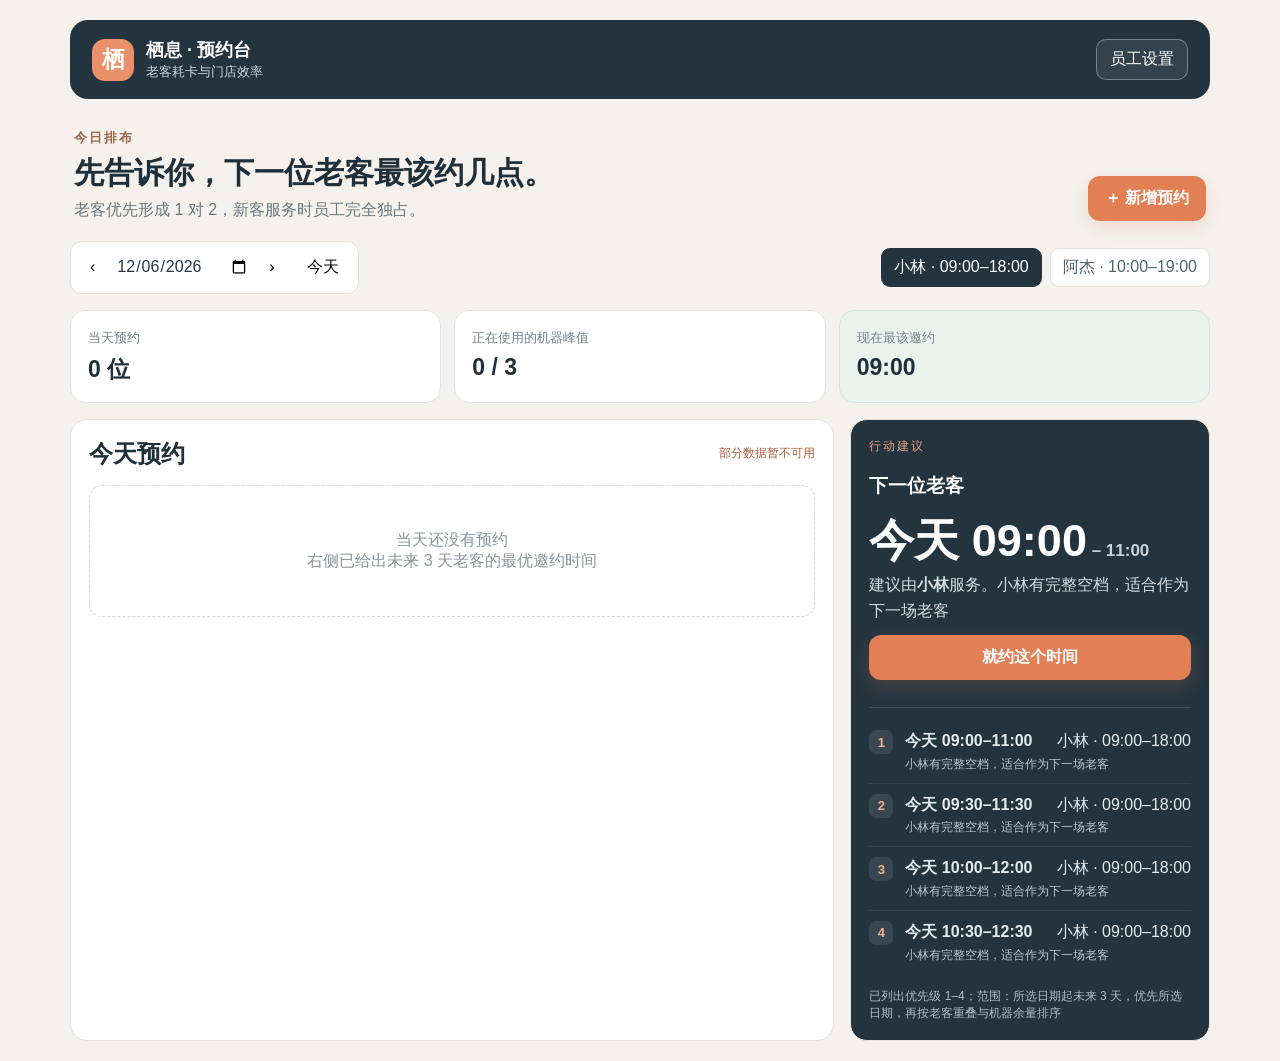
==== commit 7c428c3d: "Show prioritized employee shift recommendations" ====
--- a/index.html
+++ b/index.html
@@ -8,6 +8,7 @@
   <style>
     *{box-sizing:border-box}body{margin:0;background:#f5f2ed;color:#20303a;font-family:-apple-system,BlinkMacSystemFont,"Segoe UI","PingFang SC","Microsoft YaHei",sans-serif}button,input,select{font:inherit}button{cursor:pointer}.app{max-width:1180px;margin:auto;padding:20px}.top{display:flex;justify-content:space-between;align-items:center;background:#24343f;color:#fff;padding:18px 22px;border-radius:18px}.brand{display:flex;gap:12px;align-items:center}.logo{width:42px;height:42px;border-radius:13px;background:#e99168;display:grid;place-items:center;font-size:23px;font-weight:800}.brand strong{display:block;font-size:18px}.brand small{color:#cbd5da}.ghost{border:1px solid #ffffff55;background:#ffffff12;color:#fff;border-radius:10px;padding:9px 13px}.intro{display:flex;justify-content:space-between;gap:20px;align-items:end;padding:30px 4px 20px}.intro p{margin:0 0 7px;color:#9c654c;font-size:13px;font-weight:700;letter-spacing:2px}.intro h1{margin:0;font-size:30px;line-height:1.25}.intro span{display:block;margin-top:8px;color:#6b777e}.primary{border:0;background:#e27f55;color:#fff;border-radius:12px;padding:12px 17px;font-weight:700;box-shadow:0 7px 20px #e27f5533}.controls{display:flex;justify-content:space-between;gap:12px;align-items:center;margin-bottom:16px}.datebox,.stafftabs{display:flex;align-items:center;gap:8px}.datebox{background:#fff;padding:7px;border-radius:12px;border:1px solid #e5e1dc}.datebox button,.stafftabs button{border:0;background:transparent;padding:8px 12px;border-radius:9px}.datebox input{border:0;color:#283843;outline:0}.stafftabs{flex-wrap:wrap}.stafftabs button{background:#fff;border:1px solid #e5e1dc;color:#53636c}.stafftabs button.active{background:#24343f;color:#fff;border-color:#24343f}.stats{display:grid;grid-template-columns:repeat(3,1fr);gap:13px;margin-bottom:16px}.stat{background:#fff;padding:17px;border-radius:15px;border:1px solid #e7e2dc}.stat small{color:#75828a}.stat strong{display:block;font-size:23px;margin-top:7px}.stat.best{background:#eaf2ee;border-color:#d3e6dc}.grid{display:grid;grid-template-columns:minmax(0,1.7fr) minmax(280px,.8fr);gap:16px}.panel{background:#fff;border:1px solid #e7e2dc;border-radius:17px;padding:18px}.panelhead{display:flex;justify-content:space-between;align-items:center;margin-bottom:15px}.panelhead h2,.panelhead h3{margin:0}.status{font-size:12px;color:#62816e}.schedule{display:grid;gap:10px}.empty{padding:44px 15px;text-align:center;color:#89949a;border:1px dashed #d9d5cf;border-radius:13px}.booking{display:grid;grid-template-columns:92px 1fr auto;gap:12px;align-items:center;border:1px solid #e6e1da;border-left:5px solid #6f94c8;border-radius:12px;padding:13px;background:#fff}.booking.old{border-left-color:#e58d64}.booking time{font-weight:800}.booking strong{display:block}.booking small{color:#79868d}.delete{border:0;background:#f6eee9;color:#a45639;border-radius:8px;padding:7px 9px}.recommend{background:#24343f;color:#fff}.recommend .eyebrow{color:#e8a07f;font-size:12px;letter-spacing:2px}.heroTime{font-size:45px;font-weight:850;line-height:1;margin:17px 0 9px}.heroTime small{font-size:17px;color:#c9d3d8}.reason{color:#d4dde1;line-height:1.6}.recommend .primary{width:100%;margin:12px 0}.alts{border-top:1px solid #ffffff22;margin-top:15px;padding-top:12px}.alt{display:flex;justify-content:space-between;color:#e3ebee;padding:9px 0;border-bottom:1px solid #ffffff12}.syncnote{font-size:12px;color:#aebcc3;margin-top:14px}.backdrop{position:fixed;inset:0;background:#17232bbb;display:none;align-items:center;justify-content:center;padding:18px;z-index:20}.backdrop.show{display:flex}.modal{width:min(520px,100%);max-height:92vh;overflow:auto;background:#fff;border-radius:18px;padding:22px}.modalhead{display:flex;justify-content:space-between;align-items:center;margin-bottom:16px}.modalhead h2{margin:0}.close{border:0;background:#eeeae5;border-radius:9px;width:34px;height:34px;font-size:21px}.field{display:block;margin:13px 0;color:#53616a;font-size:13px}.field input,.field select{display:block;width:100%;margin-top:7px;padding:12px;border:1px solid #ddd8d2;border-radius:10px;background:#fff}.twocol{display:grid;grid-template-columns:1fr 1fr;gap:12px}.actions{display:flex;justify-content:flex-end;gap:9px;margin-top:18px}.secondary{border:1px solid #d9d3cc;background:#fff;border-radius:10px;padding:10px 14px}.employeeRow{border:1px solid #e2ddd7;border-radius:12px;padding:12px;margin:9px 0}.employeeRow .rowtop{display:flex;justify-content:space-between;align-items:center;margin-bottom:9px}.employeeRow input[type=text]{border:0;font-weight:700;max-width:140px}.employeeRow .times{display:flex;gap:7px;align-items:center}.employeeRow .times input{min-width:0;width:115px;padding:8px;border:1px solid #ddd8d2;border-radius:8px}.toast{position:fixed;left:50%;bottom:28px;transform:translateX(-50%);background:#24343f;color:#fff;padding:11px 17px;border-radius:12px;opacity:0;pointer-events:none;transition:.2s;z-index:30}.toast.show{opacity:1}.offline{color:#a95c3e}
     @media(max-width:760px){.app{padding:12px}.top{border-radius:14px}.intro{align-items:flex-start;flex-direction:column;padding-top:22px}.intro h1{font-size:25px}.controls{align-items:stretch;flex-direction:column}.datebox{justify-content:space-between}.stafftabs{overflow:auto;flex-wrap:nowrap}.stafftabs button{white-space:nowrap}.stats{grid-template-columns:1fr}.grid{grid-template-columns:1fr}.recommend{grid-row:1}.booking{grid-template-columns:78px 1fr}.booking .delete{grid-column:2;justify-self:start}.twocol{grid-template-columns:1fr}.heroTime{font-size:39px}}
+    .alts{border-top:1px solid #ffffff22;margin-top:15px;padding-top:12px}.alt{display:grid;grid-template-columns:28px 1fr;gap:8px;color:#e3ebee;padding:10px 0;border-bottom:1px solid #ffffff12}.alt:last-child{border-bottom:0}.rank{width:24px;height:24px;border-radius:7px;background:#ffffff18;color:#f2b08e;display:grid;place-items:center;font-weight:800;font-size:13px}.altmain{min-width:0}.alttop{display:flex;justify-content:space-between;gap:8px;line-height:1.35}.altmeta{display:block;color:#b8c6cc;font-size:12px;margin-top:4px}
   </style>
 </head>
 <body>
@@ -51,7 +52,7 @@
     function toast(text){const el=$('toast');el.textContent=text;el.classList.add('show');setTimeout(()=>el.classList.remove('show'),2200)}
     function peakMachines(){let max=0;slots().forEach(s=>{const m=toMin(s);max=Math.max(max,dayItems().filter(a=>overlaps(m,m+30,toMin(a.start),toMin(a.end))).reduce((sum,a)=>sum+(Number(a.machines)||1),0))});return max}
     function render(){if(!employee(selected)?.active)selected=state.employees.find(e=>e.active)?.id||state.employees[0]?.id;const items=dayItems().sort((a,b)=>toMin(a.start)-toMin(b.start));recs=recommendations();$('dateInput').value=date;$('countStat').textContent=items.length+' 位';$('machineStat').textContent=peakMachines()+' / 3';$('bestStat').textContent=recs[0]?.slot||'暂无空档';$('scheduleTitle').textContent=(date===localDate(new Date())?'今天':'当天')+'预约';$('staffTabs').innerHTML=state.employees.filter(e=>e.active).map(e=>`<button class="${e.id===selected?'active':''}" data-staff="${esc(e.id)}">${esc(e.name)} · ${esc(e.start)}–${esc(e.end)}</button>`).join('');$('schedule').innerHTML=items.length?items.map(a=>{const e=employee(a.employeeId),sourceType=a.external&&a.consumeTypeDesc?` · ${esc(a.consumeTypeDesc)}`:'';return `<div class="booking ${a.type}"><time>${esc(a.start)}–${esc(a.end)}</time><div><strong>${esc(a.customer)}</strong><small>${a.type==='old'?'老客 · 1 对 2':'新客 · 1 对 1'}${sourceType} · ${esc(e?.name||'未分配')} · ${Number(a.machines)||1} 台机器${a.external?' · 邀约系统同步（只读）':''}</small></div><button class="delete" data-delete="${esc(a.id)}" data-external="${a.external?'1':''}" title="${a.external?'仅从本预约台隐藏，不会删除邀约系统记录':'删除本地预约'}">删除</button></div>`}).join(''):'<div class="empty">当天还没有预约<br>右侧已给出未来 3 天老客的最优邀约时间</div>';renderRecommendation();bindDynamic()}
-    function renderRecommendation(){const box=$('recommendBody');if(!recs.length){box.innerHTML='<div class="empty">所选日期起未来 3 天没有可承接的老客空档</div>';return}const best=recs[0],dayName=r=>r.dayOffset===0?'今天':r.dayOffset===1?'明天':r.dayOffset===2?'后天':r.targetDate.slice(5).replace('-','月')+'日',bestEmp=employee(best.employeeId)?.name||'';box.innerHTML=`<div class="heroTime">${dayName(best)} ${best.slot}<small> – ${fromMin(toMin(best.slot)+120)}</small></div><div class="reason">建议由<strong>${esc(bestEmp)}</strong>服务。${esc(best.reason)}</div><button class="primary" id="useBest">就约这个时间</button><div class="alts">${recs.slice(1).map(r=>`<div class="alt"><span>${dayName(r)} ${r.slot}–${fromMin(toMin(r.slot)+120)}</span><span>${esc(employee(r.employeeId)?.name||'')}</span></div>`).join('')}</div><div class="syncnote">范围：所选日期起未来 3 天；优先所选日期，再按老客重叠与机器余量排序</div>`;$('useBest').onclick=()=>{date=best.targetDate;openBooking(best.employeeId,best.slot)}}
+    function renderRecommendation(){const box=$('recommendBody');if(!recs.length){box.innerHTML='<div class="empty">所选日期起未来 3 天没有可承接的老客空档</div>';return}const best=recs[0],dayName=r=>r.dayOffset===0?'今天':r.dayOffset===1?'明天':r.dayOffset===2?'后天':r.targetDate.slice(5).replace('-','月')+'日',empInfo=r=>{const e=employee(r.employeeId);return e?`${e.name} · ${e.start}–${e.end}`:'未分配'},bestEmp=employee(best.employeeId)?.name||'';box.innerHTML=`<div class="heroTime">${dayName(best)} ${best.slot}<small> – ${fromMin(toMin(best.slot)+120)}</small></div><div class="reason">建议由<strong>${esc(bestEmp)}</strong>服务。${esc(best.reason)}</div><button class="primary" id="useBest">就约这个时间</button><div class="alts"><div class="alt"><span class="rank">1</span><div class="altmain"><div class="alttop"><strong>${dayName(best)} ${best.slot}–${fromMin(toMin(best.slot)+120)}</strong><span>${esc(empInfo(best))}</span></div><small class="altmeta">${esc(best.reason)}</small></div></div>${recs.slice(1,4).map((r,i)=>`<div class="alt"><span class="rank">${i+2}</span><div class="altmain"><div class="alttop"><strong>${dayName(r)} ${r.slot}–${fromMin(toMin(r.slot)+120)}</strong><span>${esc(empInfo(r))}</span></div><small class="altmeta">${esc(r.reason)}</small></div></div>`).join('')}</div><div class="syncnote">已列出优先级 1–4；范围：所选日期起未来 3 天，优先所选日期，再按老客重叠与机器余量排序</div>`;$('useBest').onclick=()=>{date=best.targetDate;openBooking(best.employeeId,best.slot)}}
     function bindDynamic(){document.querySelectorAll('[data-staff]').forEach(b=>b.onclick=()=>{selected=b.dataset.staff;render()});document.querySelectorAll('[data-delete]').forEach(b=>b.onclick=async()=>{const id=b.dataset.delete;if(b.dataset.external){const sourceId=String(id).replace(/^aidio-/,'');if(!state.dismissedExternalIds.includes(sourceId))state.dismissedExternalIds.push(sourceId);externalAppointments=externalAppointments.filter(a=>a.id!==id);render();await persist();toast('已从预约台删除（邀约系统原记录不变）')}else{state.appointments=state.appointments.filter(a=>a.id!==id);render();await persist();toast('预约已删除')}})}
     function suggestedEmployee(type='old',machines=1,targetDate=date){const candidates=[];state.employees.filter(e=>e.active).forEach(emp=>{const valid=slots().filter(s=>bookable(emp.id,s,type,machines,targetDate));if(!valid.length)return;const slot=valid[0],s=toMin(slot),hit=dayItems(targetDate).some(a=>a.employeeId===emp.id&&a.type==='old'&&overlaps(s,s+120,toMin(a.start),toMin(a.end)));const score=type==='old'?(hit?120:40):(dayItems(targetDate).some(a=>a.employeeId===emp.id&&overlaps(s,s+120,toMin(a.start),toMin(a.end)))?0:80);candidates.push({employeeId:emp.id,slot,score:score+(emp.id===selected?4:0)})});return candidates.sort((a,b)=>b.score-a.score||toMin(a.slot)-toMin(b.slot))[0]}
     function fillBookingTimes(){const emp=$('employeeInput').value,type=$('typeInput').value,machines=type==='new'?1:Number($('machineInput').value||1);const good=slots().filter(s=>bookable(emp,s,type,machines));$('timeInput').innerHTML=good.map(s=>`<option>${s}</option>`).join('')||'<option>暂无可约时间</option>'}
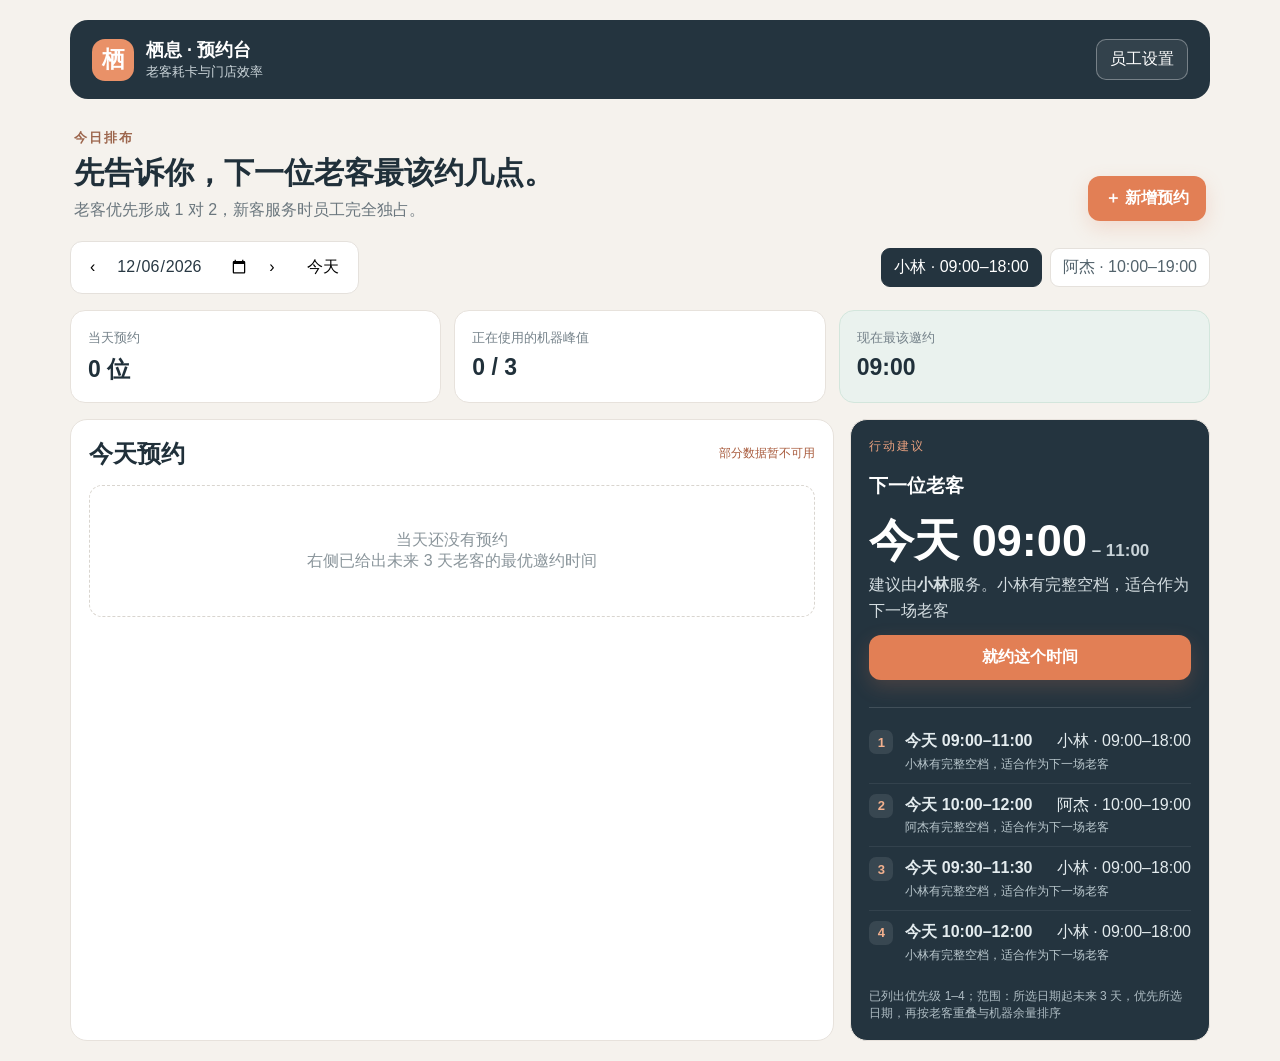
==== commit 2e15592f: "Diversify prioritized shift recommendations" ====
--- a/index.html
+++ b/index.html
@@ -44,7 +44,7 @@
     function dayItems(targetDate=date){return [...state.appointments,...externalAppointments].filter(a=>a.date===targetDate)}
     function employee(id){return state.employees.find(e=>e.id===id)}
     function bookable(empId,start,type,machineCount=1,targetDate=date){const emp=employee(empId);if(!emp||!emp.active)return false;const s=toMin(start),e=s+120;if(s<toMin(emp.start)||s>toMin(emp.end)-60)return false;for(let m=s;m<e;m+=30){const busy=dayItems(targetDate).filter(a=>a.employeeId===empId&&overlaps(m,m+30,toMin(a.start),toMin(a.end)));if(type==='new'&&busy.length)return false;if(type==='old'&&(busy.some(a=>a.type==='new')||busy.filter(a=>a.type==='old').length>=2))return false;const machines=dayItems(targetDate).filter(a=>overlaps(m,m+30,toMin(a.start),toMin(a.end))).reduce((sum,a)=>sum+(Number(a.machines)||1),0);if(machines+Number(machineCount)>3)return false}return true}
-    function recommendations(){const base=date||localDate(new Date()),today=localDate(new Date()),all=[];for(let offset=0;offset<3;offset++){const d=new Date(base+'T12:00:00');d.setDate(d.getDate()+offset);const targetDate=localDate(d),dayOffset=Math.round((new Date(targetDate+'T12:00:00')-new Date(today+'T12:00:00'))/86400000);state.employees.filter(e=>e.active).forEach(emp=>slots().filter(s=>bookable(emp.id,s,'old',1,targetDate)).forEach(slot=>{const s=toMin(slot),e=s+120;const olds=dayItems(targetDate).filter(a=>a.employeeId===emp.id&&a.type==='old'&&overlaps(s,e,toMin(a.start),toMin(a.end))).sort((a,b)=>Math.abs(s-toMin(a.start))-Math.abs(s-toMin(b.start)));const hit=olds[0],spacing=hit?Math.abs(s-toMin(hit.start)):0;const score=hit?(spacing===30?120:spacing===0?112:104):40;all.push({slot,employeeId:emp.id,targetDate,dayOffset,score:score+(emp.id===selected?4:0)-s/10000,overlap:!!hit,reason:hit?(spacing===30?`与${emp.name}现有老客错开 30 分钟，形成更顺手的 1 对 2`:`与${emp.name}的老客 ${hit.start}–${hit.end} 重叠，可组成 1 对 2`):`${emp.name}有完整空档，适合作为下一场老客`})}))}return all.sort((a,b)=>a.dayOffset-b.dayOffset||b.score-a.score||toMin(a.slot)-toMin(b.slot)).slice(0,6)}
+    function recommendations(){const base=date||localDate(new Date()),today=localDate(new Date()),all=[];for(let offset=0;offset<3;offset++){const d=new Date(base+'T12:00:00');d.setDate(d.getDate()+offset);const targetDate=localDate(d),dayOffset=Math.round((new Date(targetDate+'T12:00:00')-new Date(today+'T12:00:00'))/86400000);state.employees.filter(e=>e.active).forEach(emp=>slots().filter(s=>bookable(emp.id,s,'old',1,targetDate)).forEach(slot=>{const s=toMin(slot),e=s+120;const olds=dayItems(targetDate).filter(a=>a.employeeId===emp.id&&a.type==='old'&&overlaps(s,e,toMin(a.start),toMin(a.end))).sort((a,b)=>Math.abs(s-toMin(a.start))-Math.abs(s-toMin(b.start)));const hit=olds[0],spacing=hit?Math.abs(s-toMin(hit.start)):0;const score=hit?(spacing===30?120:spacing===0?112:104):40;all.push({slot,employeeId:emp.id,targetDate,dayOffset,score:score+(emp.id===selected?4:0)-s/10000,overlap:!!hit,reason:hit?(spacing===30?`与${emp.name}现有老客错开 30 分钟，形成更顺手的 1 对 2`:`与${emp.name}的老客 ${hit.start}–${hit.end} 重叠，可组成 1 对 2`):`${emp.name}有完整空档，适合作为下一场老客`})}))}const sorted=all.sort((a,b)=>a.dayOffset-b.dayOffset||b.score-a.score||toMin(a.slot)-toMin(b.slot)),picked=[];if(sorted.length)picked.push(sorted[0]);state.employees.filter(e=>e.active).forEach(emp=>{if(picked.some(r=>r.employeeId===emp.id))return;const alt=sorted.find(r=>r.employeeId===emp.id);if(alt)picked.push(alt)});sorted.forEach(r=>{if(picked.length<6&&!picked.some(x=>x.targetDate===r.targetDate&&x.slot===r.slot&&x.employeeId===r.employeeId))picked.push(r)});return picked.slice(0,6)}
     function suggestedImportedEmployee(type,start,targetDate,existing){const s=toMin(start),e=s+120,items=[...state.appointments,...existing];return state.employees.filter(emp=>emp.active).map(emp=>{const busy=items.filter(a=>a.employeeId===emp.id&&overlaps(s,e,toMin(a.start),toMin(a.end)));const oldBusy=busy.filter(a=>a.type==='old').length;const hasNew=busy.some(a=>a.type==='new');let score=type==='new'?(busy.length?0:100):(hasNew||oldBusy>=2?-100:(oldBusy===1?120:40));return {id:emp.id,score}}).sort((a,b)=>b.score-a.score)[0]?.id||''}
     async function syncAidio(){const base=localDate(new Date()),endDate=new Date(base+'T12:00:00');endDate.setDate(endDate.getDate()+2);const end=localDate(endDate),ctl=new AbortController(),timer=setTimeout(()=>ctl.abort(),6000);try{const r=await fetch(AIDIO_URL,{method:'POST',headers:{'x-open-key':AIDIO_KEY,'tenant-id':'1','content-type':'application/json'},body:JSON.stringify({queryParam:{customerRegister:{storeId:STORE_ID,inviteArriveTime:[base,end]}}}),signal:ctl.signal});if(!r.ok)throw 0;const d=await r.json(),mapped=[];(Array.isArray(d.customerRegister)?d.customerRegister:[]).filter(a=>(a.recordTypeDesc==='预约记录'||a.recordType==='预约记录')&&a.arriveStatusDesc!=='已取消'&&a.serviceStatusDesc!=='已取消'&&a.inviteArriveTime&&a.id&&!state.dismissedExternalIds.includes(String(a.id))).forEach(a=>{const m=String(a.inviteArriveTime).match(/^(\d{4}-\d{2}-\d{2})[ T](\d{2}:\d{2})/);if(!m)return;const type=['group_new','offline_new'].includes(a.consumeType)?'new':'old',same=state.employees.find(e=>(a.clerkName&&e.name===a.clerkName)||(a.clerkId&&e.id===String(a.clerkId))),employeeId=same?.id||suggestedImportedEmployee(type,m[2],m[1],mapped);mapped.push({id:'aidio-'+a.id,sourceId:String(a.id),external:true,date:m[1],start:m[2],end:fromMin(toMin(m[2])+120),customer:a.customerName||'未填写姓名',type,employeeId,machines:1,consumeTypeDesc:a.consumeTypeDesc||'',clerkName:a.clerkName||''})});externalAppointments=mapped}finally{clearTimeout(timer)}}
     async function load(){let cloudOk=false,aidioOk=false;const ctl=new AbortController(),timer=setTimeout(()=>ctl.abort(),6000);try{const r=await fetch(DATA_URL+'?t='+Date.now(),{cache:'no-store',signal:ctl.signal});if(!r.ok)throw 0;const d=await r.json();if(Array.isArray(d.appointments))state.appointments=d.appointments;if(Array.isArray(d.employees)&&d.employees.length)state.employees=d.employees;if(Array.isArray(d.dismissedExternalIds))state.dismissedExternalIds=d.dismissedExternalIds.map(String);cloudOk=true}catch(e){}finally{clearTimeout(timer)}try{await syncAidio();aidioOk=true}catch(e){}$('syncStatus').textContent=cloudOk&&aidioOk?'邀约系统已同步':aidioOk?'邀约系统已同步 · 本地保存暂不可用':'部分数据暂不可用';$('syncStatus').className=cloudOk&&aidioOk?'status':'status offline';render()}
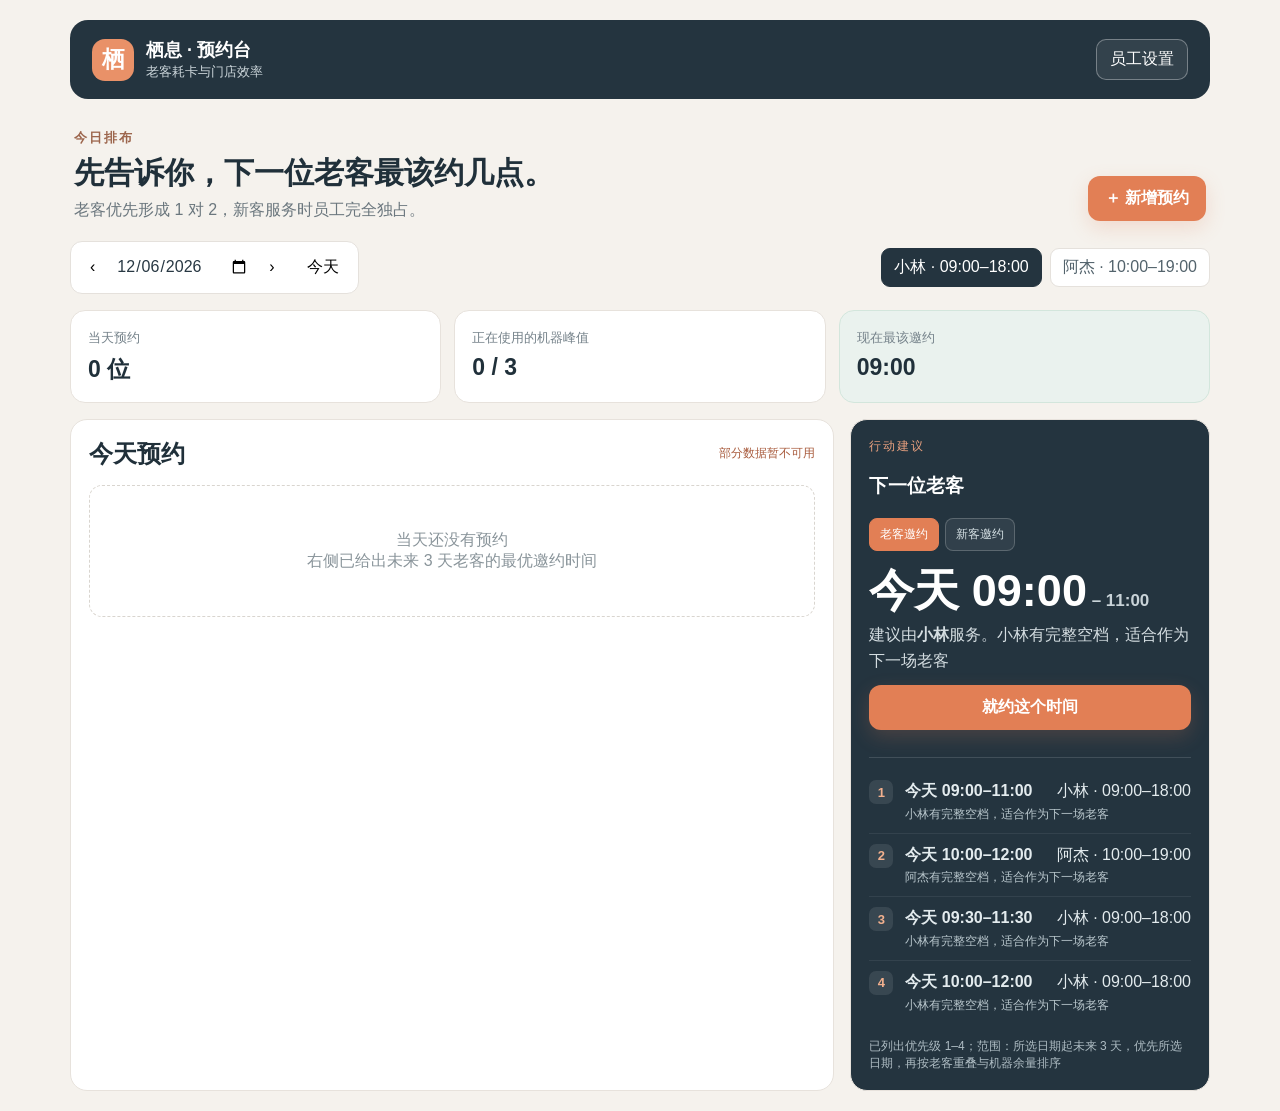
==== commit f417c252: "Add new customer time recommendations" ====
--- a/index.html
+++ b/index.html
@@ -8,7 +8,7 @@
   <style>
     *{box-sizing:border-box}body{margin:0;background:#f5f2ed;color:#20303a;font-family:-apple-system,BlinkMacSystemFont,"Segoe UI","PingFang SC","Microsoft YaHei",sans-serif}button,input,select{font:inherit}button{cursor:pointer}.app{max-width:1180px;margin:auto;padding:20px}.top{display:flex;justify-content:space-between;align-items:center;background:#24343f;color:#fff;padding:18px 22px;border-radius:18px}.brand{display:flex;gap:12px;align-items:center}.logo{width:42px;height:42px;border-radius:13px;background:#e99168;display:grid;place-items:center;font-size:23px;font-weight:800}.brand strong{display:block;font-size:18px}.brand small{color:#cbd5da}.ghost{border:1px solid #ffffff55;background:#ffffff12;color:#fff;border-radius:10px;padding:9px 13px}.intro{display:flex;justify-content:space-between;gap:20px;align-items:end;padding:30px 4px 20px}.intro p{margin:0 0 7px;color:#9c654c;font-size:13px;font-weight:700;letter-spacing:2px}.intro h1{margin:0;font-size:30px;line-height:1.25}.intro span{display:block;margin-top:8px;color:#6b777e}.primary{border:0;background:#e27f55;color:#fff;border-radius:12px;padding:12px 17px;font-weight:700;box-shadow:0 7px 20px #e27f5533}.controls{display:flex;justify-content:space-between;gap:12px;align-items:center;margin-bottom:16px}.datebox,.stafftabs{display:flex;align-items:center;gap:8px}.datebox{background:#fff;padding:7px;border-radius:12px;border:1px solid #e5e1dc}.datebox button,.stafftabs button{border:0;background:transparent;padding:8px 12px;border-radius:9px}.datebox input{border:0;color:#283843;outline:0}.stafftabs{flex-wrap:wrap}.stafftabs button{background:#fff;border:1px solid #e5e1dc;color:#53636c}.stafftabs button.active{background:#24343f;color:#fff;border-color:#24343f}.stats{display:grid;grid-template-columns:repeat(3,1fr);gap:13px;margin-bottom:16px}.stat{background:#fff;padding:17px;border-radius:15px;border:1px solid #e7e2dc}.stat small{color:#75828a}.stat strong{display:block;font-size:23px;margin-top:7px}.stat.best{background:#eaf2ee;border-color:#d3e6dc}.grid{display:grid;grid-template-columns:minmax(0,1.7fr) minmax(280px,.8fr);gap:16px}.panel{background:#fff;border:1px solid #e7e2dc;border-radius:17px;padding:18px}.panelhead{display:flex;justify-content:space-between;align-items:center;margin-bottom:15px}.panelhead h2,.panelhead h3{margin:0}.status{font-size:12px;color:#62816e}.schedule{display:grid;gap:10px}.empty{padding:44px 15px;text-align:center;color:#89949a;border:1px dashed #d9d5cf;border-radius:13px}.booking{display:grid;grid-template-columns:92px 1fr auto;gap:12px;align-items:center;border:1px solid #e6e1da;border-left:5px solid #6f94c8;border-radius:12px;padding:13px;background:#fff}.booking.old{border-left-color:#e58d64}.booking time{font-weight:800}.booking strong{display:block}.booking small{color:#79868d}.delete{border:0;background:#f6eee9;color:#a45639;border-radius:8px;padding:7px 9px}.recommend{background:#24343f;color:#fff}.recommend .eyebrow{color:#e8a07f;font-size:12px;letter-spacing:2px}.heroTime{font-size:45px;font-weight:850;line-height:1;margin:17px 0 9px}.heroTime small{font-size:17px;color:#c9d3d8}.reason{color:#d4dde1;line-height:1.6}.recommend .primary{width:100%;margin:12px 0}.alts{border-top:1px solid #ffffff22;margin-top:15px;padding-top:12px}.alt{display:flex;justify-content:space-between;color:#e3ebee;padding:9px 0;border-bottom:1px solid #ffffff12}.syncnote{font-size:12px;color:#aebcc3;margin-top:14px}.backdrop{position:fixed;inset:0;background:#17232bbb;display:none;align-items:center;justify-content:center;padding:18px;z-index:20}.backdrop.show{display:flex}.modal{width:min(520px,100%);max-height:92vh;overflow:auto;background:#fff;border-radius:18px;padding:22px}.modalhead{display:flex;justify-content:space-between;align-items:center;margin-bottom:16px}.modalhead h2{margin:0}.close{border:0;background:#eeeae5;border-radius:9px;width:34px;height:34px;font-size:21px}.field{display:block;margin:13px 0;color:#53616a;font-size:13px}.field input,.field select{display:block;width:100%;margin-top:7px;padding:12px;border:1px solid #ddd8d2;border-radius:10px;background:#fff}.twocol{display:grid;grid-template-columns:1fr 1fr;gap:12px}.actions{display:flex;justify-content:flex-end;gap:9px;margin-top:18px}.secondary{border:1px solid #d9d3cc;background:#fff;border-radius:10px;padding:10px 14px}.employeeRow{border:1px solid #e2ddd7;border-radius:12px;padding:12px;margin:9px 0}.employeeRow .rowtop{display:flex;justify-content:space-between;align-items:center;margin-bottom:9px}.employeeRow input[type=text]{border:0;font-weight:700;max-width:140px}.employeeRow .times{display:flex;gap:7px;align-items:center}.employeeRow .times input{min-width:0;width:115px;padding:8px;border:1px solid #ddd8d2;border-radius:8px}.toast{position:fixed;left:50%;bottom:28px;transform:translateX(-50%);background:#24343f;color:#fff;padding:11px 17px;border-radius:12px;opacity:0;pointer-events:none;transition:.2s;z-index:30}.toast.show{opacity:1}.offline{color:#a95c3e}
     @media(max-width:760px){.app{padding:12px}.top{border-radius:14px}.intro{align-items:flex-start;flex-direction:column;padding-top:22px}.intro h1{font-size:25px}.controls{align-items:stretch;flex-direction:column}.datebox{justify-content:space-between}.stafftabs{overflow:auto;flex-wrap:nowrap}.stafftabs button{white-space:nowrap}.stats{grid-template-columns:1fr}.grid{grid-template-columns:1fr}.recommend{grid-row:1}.booking{grid-template-columns:78px 1fr}.booking .delete{grid-column:2;justify-self:start}.twocol{grid-template-columns:1fr}.heroTime{font-size:39px}}
-    .alts{border-top:1px solid #ffffff22;margin-top:15px;padding-top:12px}.alt{display:grid;grid-template-columns:28px 1fr;gap:8px;color:#e3ebee;padding:10px 0;border-bottom:1px solid #ffffff12}.alt:last-child{border-bottom:0}.rank{width:24px;height:24px;border-radius:7px;background:#ffffff18;color:#f2b08e;display:grid;place-items:center;font-weight:800;font-size:13px}.altmain{min-width:0}.alttop{display:flex;justify-content:space-between;gap:8px;line-height:1.35}.altmeta{display:block;color:#b8c6cc;font-size:12px;margin-top:4px}
+    .recTabs{display:flex;gap:6px;margin:13px 0 3px}.recTabs button{border:1px solid #ffffff33;background:#ffffff10;color:#d5e0e4;border-radius:8px;padding:7px 10px;font-size:12px}.recTabs button.active{background:#e27f55;border-color:#e27f55;color:#fff}.alts{border-top:1px solid #ffffff22;margin-top:15px;padding-top:12px}.alt{display:grid;grid-template-columns:28px 1fr;gap:8px;color:#e3ebee;padding:10px 0;border-bottom:1px solid #ffffff12}.alt:last-child{border-bottom:0}.rank{width:24px;height:24px;border-radius:7px;background:#ffffff18;color:#f2b08e;display:grid;place-items:center;font-weight:800;font-size:13px}.altmain{min-width:0}.alttop{display:flex;justify-content:space-between;gap:8px;line-height:1.35}.altmeta{display:block;color:#b8c6cc;font-size:12px;margin-top:4px}
   </style>
 </head>
 <body>
@@ -17,10 +17,10 @@
     <section class="intro"><div><p>今日排布</p><h1>先告诉你，下一位老客最该约几点。</h1><span>老客优先形成 1 对 2，新客服务时员工完全独占。</span></div><button class="primary" id="addBtn">＋ 新增预约</button></section>
     <section class="controls"><div class="datebox"><button id="prevDay">‹</button><input id="dateInput" type="date"><button id="nextDay">›</button><button id="todayBtn">今天</button></div><div class="stafftabs" id="staffTabs"></div></section>
     <section class="stats"><div class="stat"><small>当天预约</small><strong id="countStat">0 位</strong></div><div class="stat"><small>正在使用的机器峰值</small><strong id="machineStat">0 / 3</strong></div><div class="stat best"><small>现在最该邀约</small><strong id="bestStat">—</strong></div></section>
-    <section class="grid"><div class="panel"><div class="panelhead"><h2 id="scheduleTitle">当天预约</h2><span class="status" id="syncStatus">正在同步…</span></div><div class="schedule" id="schedule"></div></div><aside class="panel recommend"><div class="eyebrow">行动建议</div><h3>下一位老客</h3><div id="recommendBody"></div></aside></section>
+    <section class="grid"><div class="panel"><div class="panelhead"><h2 id="scheduleTitle">当天预约</h2><span class="status" id="syncStatus">正在同步…</span></div><div class="schedule" id="schedule"></div></div><aside class="panel recommend"><div class="eyebrow">行动建议</div><h3 id="recommendTitle">下一位老客</h3><div class="recTabs"><button data-rec-type="old" class="active">老客邀约</button><button data-rec-type="new">新客邀约</button></div><div id="recommendBody"></div></aside></section>
   </main>
 
-  <div class="backdrop" id="bookingModal"><div class="modal"><div class="modalhead"><h2>新增预约</h2><button class="close" data-close="bookingModal">×</button></div><label class="field">客人姓名<input id="customerInput" placeholder="例如：王女士"></label><div class="twocol"><label class="field">客人类型<select id="typeInput"><option value="old">老客 · 1 对 2</option><option value="new">新客 · 1 对 1</option></select></label><label class="field">建议服务员工（可更换）<select id="employeeInput"></select></label></div><div class="twocol"><label class="field">开始时间<select id="timeInput"></select></label><label class="field" id="machineField">使用机器数<select id="machineInput"><option value="1">1 台</option><option value="2">2 台</option></select></label></div><div class="actions"><button class="secondary" data-close="bookingModal">取消</button><button class="primary" id="saveBooking">保存预约</button></div></div></div>
+  <div class="backdrop" id="bookingModal"><div class="modal"><div class="modalhead"><h2>新增预约</h2><button class="close" data-close="bookingModal">×</button></div><label class="field">客人姓名<input id="customerInput" placeholder="例如：王女士"></label><div class="twocol"><label class="field">客人类型<select id="typeInput"><option value="old">老客 · 1 对 2</option><option value="new">新客 · 1 对 1</option></select></label><label class="field">服务安排（默认系统自动）<select id="employeeInput"></select></label></div><div class="twocol"><label class="field">开始时间<select id="timeInput"></select></label><label class="field" id="machineField">使用机器数<select id="machineInput"><option value="1">1 台</option><option value="2">2 台</option></select></label></div><div class="actions"><button class="secondary" data-close="bookingModal">取消</button><button class="primary" id="saveBooking">保存预约</button></div></div></div>
   <div class="backdrop" id="settingsModal"><div class="modal"><div class="modalhead"><h2>员工排班</h2><button class="close" data-close="settingsModal">×</button></div><div id="employeeSettings"></div><button class="secondary" id="addEmployee">＋ 添加员工</button><div class="actions"><button class="primary" id="saveSettings">保存设置</button></div></div></div>
   <div class="toast" id="toast"></div>
 
@@ -34,7 +34,7 @@
     let state={appointments:[],employees:DEFAULT_EMPLOYEES.map(x=>({...x})),dismissedExternalIds:[]};
     let externalAppointments=[];
     const $=id=>document.getElementById(id), pad=n=>String(n).padStart(2,'0');
-    let date=localDate(new Date()), selected='a', recs=[];
+    let date=localDate(new Date()), selected='a', recommendationType='old', recs=[];
     function localDate(d){return d.getFullYear()+'-'+pad(d.getMonth()+1)+'-'+pad(d.getDate())}
     function toMin(v){const [h,m]=v.split(':').map(Number);return h*60+m}
     function fromMin(n){return pad(Math.floor(n/60))+':'+pad(n%60)}
@@ -44,7 +44,7 @@
     function dayItems(targetDate=date){return [...state.appointments,...externalAppointments].filter(a=>a.date===targetDate)}
     function employee(id){return state.employees.find(e=>e.id===id)}
     function bookable(empId,start,type,machineCount=1,targetDate=date){const emp=employee(empId);if(!emp||!emp.active)return false;const s=toMin(start),e=s+120;if(s<toMin(emp.start)||s>toMin(emp.end)-60)return false;for(let m=s;m<e;m+=30){const busy=dayItems(targetDate).filter(a=>a.employeeId===empId&&overlaps(m,m+30,toMin(a.start),toMin(a.end)));if(type==='new'&&busy.length)return false;if(type==='old'&&(busy.some(a=>a.type==='new')||busy.filter(a=>a.type==='old').length>=2))return false;const machines=dayItems(targetDate).filter(a=>overlaps(m,m+30,toMin(a.start),toMin(a.end))).reduce((sum,a)=>sum+(Number(a.machines)||1),0);if(machines+Number(machineCount)>3)return false}return true}
-    function recommendations(){const base=date||localDate(new Date()),today=localDate(new Date()),all=[];for(let offset=0;offset<3;offset++){const d=new Date(base+'T12:00:00');d.setDate(d.getDate()+offset);const targetDate=localDate(d),dayOffset=Math.round((new Date(targetDate+'T12:00:00')-new Date(today+'T12:00:00'))/86400000);state.employees.filter(e=>e.active).forEach(emp=>slots().filter(s=>bookable(emp.id,s,'old',1,targetDate)).forEach(slot=>{const s=toMin(slot),e=s+120;const olds=dayItems(targetDate).filter(a=>a.employeeId===emp.id&&a.type==='old'&&overlaps(s,e,toMin(a.start),toMin(a.end))).sort((a,b)=>Math.abs(s-toMin(a.start))-Math.abs(s-toMin(b.start)));const hit=olds[0],spacing=hit?Math.abs(s-toMin(hit.start)):0;const score=hit?(spacing===30?120:spacing===0?112:104):40;all.push({slot,employeeId:emp.id,targetDate,dayOffset,score:score+(emp.id===selected?4:0)-s/10000,overlap:!!hit,reason:hit?(spacing===30?`与${emp.name}现有老客错开 30 分钟，形成更顺手的 1 对 2`:`与${emp.name}的老客 ${hit.start}–${hit.end} 重叠，可组成 1 对 2`):`${emp.name}有完整空档，适合作为下一场老客`})}))}const sorted=all.sort((a,b)=>a.dayOffset-b.dayOffset||b.score-a.score||toMin(a.slot)-toMin(b.slot)),picked=[];if(sorted.length)picked.push(sorted[0]);state.employees.filter(e=>e.active).forEach(emp=>{if(picked.some(r=>r.employeeId===emp.id))return;const alt=sorted.find(r=>r.employeeId===emp.id);if(alt)picked.push(alt)});sorted.forEach(r=>{if(picked.length<6&&!picked.some(x=>x.targetDate===r.targetDate&&x.slot===r.slot&&x.employeeId===r.employeeId))picked.push(r)});return picked.slice(0,6)}
+    function recommendations(){const type=recommendationType,base=date||localDate(new Date()),today=localDate(new Date()),all=[];for(let offset=0;offset<3;offset++){const d=new Date(base+'T12:00:00');d.setDate(d.getDate()+offset);const targetDate=localDate(d),dayOffset=Math.round((new Date(targetDate+'T12:00:00')-new Date(today+'T12:00:00'))/86400000);state.employees.filter(e=>e.active).forEach(emp=>slots().filter(s=>bookable(emp.id,s,type,1,targetDate)).forEach(slot=>{const s=toMin(slot),e=s+120,busy=dayItems(targetDate).filter(a=>a.employeeId===emp.id&&overlaps(s,e,toMin(a.start),toMin(a.end))),olds=busy.filter(a=>a.type==='old').sort((a,b)=>Math.abs(s-toMin(a.start))-Math.abs(s-toMin(b.start))),hit=olds[0],spacing=hit?Math.abs(s-toMin(hit.start)):0,score=type==='old'?(hit?(spacing===30?120:spacing===0?112:104):40):(busy.length?0:80);all.push({slot,employeeId:emp.id,targetDate,dayOffset,score:score+(emp.id===selected?4:0)-s/10000,overlap:!!hit,reason:type==='old'?(hit?(spacing===30?`与${emp.name}现有老客错开 30 分钟，形成更顺手的 1 对 2`:`与${emp.name}的老客 ${hit.start}–${hit.end} 重叠，可组成 1 对 2`):`${emp.name}有完整空档，适合作为下一场老客`):`${emp.name}有连续 2 小时空档，安排新客不会影响其他服务`})}))}const sorted=all.sort((a,b)=>a.dayOffset-b.dayOffset||b.score-a.score||toMin(a.slot)-toMin(b.slot)),picked=[];if(sorted.length)picked.push(sorted[0]);state.employees.filter(e=>e.active).forEach(emp=>{if(picked.some(r=>r.employeeId===emp.id))return;const alt=sorted.find(r=>r.employeeId===emp.id);if(alt)picked.push(alt)});sorted.forEach(r=>{if(picked.length<6&&!picked.some(x=>x.targetDate===r.targetDate&&x.slot===r.slot&&x.employeeId===r.employeeId))picked.push(r)});return picked.slice(0,6)}
     function suggestedImportedEmployee(type,start,targetDate,existing){const s=toMin(start),e=s+120,items=[...state.appointments,...existing];return state.employees.filter(emp=>emp.active).map(emp=>{const busy=items.filter(a=>a.employeeId===emp.id&&overlaps(s,e,toMin(a.start),toMin(a.end)));const oldBusy=busy.filter(a=>a.type==='old').length;const hasNew=busy.some(a=>a.type==='new');let score=type==='new'?(busy.length?0:100):(hasNew||oldBusy>=2?-100:(oldBusy===1?120:40));return {id:emp.id,score}}).sort((a,b)=>b.score-a.score)[0]?.id||''}
     async function syncAidio(){const base=localDate(new Date()),endDate=new Date(base+'T12:00:00');endDate.setDate(endDate.getDate()+2);const end=localDate(endDate),ctl=new AbortController(),timer=setTimeout(()=>ctl.abort(),6000);try{const r=await fetch(AIDIO_URL,{method:'POST',headers:{'x-open-key':AIDIO_KEY,'tenant-id':'1','content-type':'application/json'},body:JSON.stringify({queryParam:{customerRegister:{storeId:STORE_ID,inviteArriveTime:[base,end]}}}),signal:ctl.signal});if(!r.ok)throw 0;const d=await r.json(),mapped=[];(Array.isArray(d.customerRegister)?d.customerRegister:[]).filter(a=>(a.recordTypeDesc==='预约记录'||a.recordType==='预约记录')&&a.arriveStatusDesc!=='已取消'&&a.serviceStatusDesc!=='已取消'&&a.inviteArriveTime&&a.id&&!state.dismissedExternalIds.includes(String(a.id))).forEach(a=>{const m=String(a.inviteArriveTime).match(/^(\d{4}-\d{2}-\d{2})[ T](\d{2}:\d{2})/);if(!m)return;const type=['group_new','offline_new'].includes(a.consumeType)?'new':'old',same=state.employees.find(e=>(a.clerkName&&e.name===a.clerkName)||(a.clerkId&&e.id===String(a.clerkId))),employeeId=same?.id||suggestedImportedEmployee(type,m[2],m[1],mapped);mapped.push({id:'aidio-'+a.id,sourceId:String(a.id),external:true,date:m[1],start:m[2],end:fromMin(toMin(m[2])+120),customer:a.customerName||'未填写姓名',type,employeeId,machines:1,consumeTypeDesc:a.consumeTypeDesc||'',clerkName:a.clerkName||''})});externalAppointments=mapped}finally{clearTimeout(timer)}}
     async function load(){let cloudOk=false,aidioOk=false;const ctl=new AbortController(),timer=setTimeout(()=>ctl.abort(),6000);try{const r=await fetch(DATA_URL+'?t='+Date.now(),{cache:'no-store',signal:ctl.signal});if(!r.ok)throw 0;const d=await r.json();if(Array.isArray(d.appointments))state.appointments=d.appointments;if(Array.isArray(d.employees)&&d.employees.length)state.employees=d.employees;if(Array.isArray(d.dismissedExternalIds))state.dismissedExternalIds=d.dismissedExternalIds.map(String);cloudOk=true}catch(e){}finally{clearTimeout(timer)}try{await syncAidio();aidioOk=true}catch(e){}$('syncStatus').textContent=cloudOk&&aidioOk?'邀约系统已同步':aidioOk?'邀约系统已同步 · 本地保存暂不可用':'部分数据暂不可用';$('syncStatus').className=cloudOk&&aidioOk?'status':'status offline';render()}
@@ -52,14 +52,15 @@
     function toast(text){const el=$('toast');el.textContent=text;el.classList.add('show');setTimeout(()=>el.classList.remove('show'),2200)}
     function peakMachines(){let max=0;slots().forEach(s=>{const m=toMin(s);max=Math.max(max,dayItems().filter(a=>overlaps(m,m+30,toMin(a.start),toMin(a.end))).reduce((sum,a)=>sum+(Number(a.machines)||1),0))});return max}
     function render(){if(!employee(selected)?.active)selected=state.employees.find(e=>e.active)?.id||state.employees[0]?.id;const items=dayItems().sort((a,b)=>toMin(a.start)-toMin(b.start));recs=recommendations();$('dateInput').value=date;$('countStat').textContent=items.length+' 位';$('machineStat').textContent=peakMachines()+' / 3';$('bestStat').textContent=recs[0]?.slot||'暂无空档';$('scheduleTitle').textContent=(date===localDate(new Date())?'今天':'当天')+'预约';$('staffTabs').innerHTML=state.employees.filter(e=>e.active).map(e=>`<button class="${e.id===selected?'active':''}" data-staff="${esc(e.id)}">${esc(e.name)} · ${esc(e.start)}–${esc(e.end)}</button>`).join('');$('schedule').innerHTML=items.length?items.map(a=>{const e=employee(a.employeeId),sourceType=a.external&&a.consumeTypeDesc?` · ${esc(a.consumeTypeDesc)}`:'';return `<div class="booking ${a.type}"><time>${esc(a.start)}–${esc(a.end)}</time><div><strong>${esc(a.customer)}</strong><small>${a.type==='old'?'老客 · 1 对 2':'新客 · 1 对 1'}${sourceType} · ${esc(e?.name||'未分配')} · ${Number(a.machines)||1} 台机器${a.external?' · 邀约系统同步（只读）':''}</small></div><button class="delete" data-delete="${esc(a.id)}" data-external="${a.external?'1':''}" title="${a.external?'仅从本预约台隐藏，不会删除邀约系统记录':'删除本地预约'}">删除</button></div>`}).join(''):'<div class="empty">当天还没有预约<br>右侧已给出未来 3 天老客的最优邀约时间</div>';renderRecommendation();bindDynamic()}
-    function renderRecommendation(){const box=$('recommendBody');if(!recs.length){box.innerHTML='<div class="empty">所选日期起未来 3 天没有可承接的老客空档</div>';return}const best=recs[0],dayName=r=>r.dayOffset===0?'今天':r.dayOffset===1?'明天':r.dayOffset===2?'后天':r.targetDate.slice(5).replace('-','月')+'日',empInfo=r=>{const e=employee(r.employeeId);return e?`${e.name} · ${e.start}–${e.end}`:'未分配'},bestEmp=employee(best.employeeId)?.name||'';box.innerHTML=`<div class="heroTime">${dayName(best)} ${best.slot}<small> – ${fromMin(toMin(best.slot)+120)}</small></div><div class="reason">建议由<strong>${esc(bestEmp)}</strong>服务。${esc(best.reason)}</div><button class="primary" id="useBest">就约这个时间</button><div class="alts"><div class="alt"><span class="rank">1</span><div class="altmain"><div class="alttop"><strong>${dayName(best)} ${best.slot}–${fromMin(toMin(best.slot)+120)}</strong><span>${esc(empInfo(best))}</span></div><small class="altmeta">${esc(best.reason)}</small></div></div>${recs.slice(1,4).map((r,i)=>`<div class="alt"><span class="rank">${i+2}</span><div class="altmain"><div class="alttop"><strong>${dayName(r)} ${r.slot}–${fromMin(toMin(r.slot)+120)}</strong><span>${esc(empInfo(r))}</span></div><small class="altmeta">${esc(r.reason)}</small></div></div>`).join('')}</div><div class="syncnote">已列出优先级 1–4；范围：所选日期起未来 3 天，优先所选日期，再按老客重叠与机器余量排序</div>`;$('useBest').onclick=()=>{date=best.targetDate;openBooking(best.employeeId,best.slot)}}
-    function bindDynamic(){document.querySelectorAll('[data-staff]').forEach(b=>b.onclick=()=>{selected=b.dataset.staff;render()});document.querySelectorAll('[data-delete]').forEach(b=>b.onclick=async()=>{const id=b.dataset.delete;if(b.dataset.external){const sourceId=String(id).replace(/^aidio-/,'');if(!state.dismissedExternalIds.includes(sourceId))state.dismissedExternalIds.push(sourceId);externalAppointments=externalAppointments.filter(a=>a.id!==id);render();await persist();toast('已从预约台删除（邀约系统原记录不变）')}else{state.appointments=state.appointments.filter(a=>a.id!==id);render();await persist();toast('预约已删除')}})}
+    function renderRecommendation(){const box=$('recommendBody');$('recommendTitle').textContent=recommendationType==='old'?'下一位老客':'下一位新客';document.querySelectorAll('[data-rec-type]').forEach(b=>b.classList.toggle('active',b.dataset.recType===recommendationType));if(!recs.length){box.innerHTML='<div class="empty">所选日期起未来 3 天没有可承接的'+(recommendationType==='old'?'老客':'新客')+'空档</div>';return}const best=recs[0],dayName=r=>r.dayOffset===0?'今天':r.dayOffset===1?'明天':r.dayOffset===2?'后天':r.targetDate.slice(5).replace('-','月')+'日',empInfo=r=>{const e=employee(r.employeeId);return e?`${e.name} · ${e.start}–${e.end}`:'未分配'},bestEmp=employee(best.employeeId)?.name||'';box.innerHTML=`<div class="heroTime">${dayName(best)} ${best.slot}<small> – ${fromMin(toMin(best.slot)+120)}</small></div><div class="reason">建议由<strong>${esc(bestEmp)}</strong>服务。${esc(best.reason)}</div><button class="primary" id="useBest">就约这个时间</button><div class="alts"><div class="alt"><span class="rank">1</span><div class="altmain"><div class="alttop"><strong>${dayName(best)} ${best.slot}–${fromMin(toMin(best.slot)+120)}</strong><span>${esc(empInfo(best))}</span></div><small class="altmeta">${esc(best.reason)}</small></div></div>${recs.slice(1,4).map((r,i)=>`<div class="alt"><span class="rank">${i+2}</span><div class="altmain"><div class="alttop"><strong>${dayName(r)} ${r.slot}–${fromMin(toMin(r.slot)+120)}</strong><span>${esc(empInfo(r))}</span></div><small class="altmeta">${esc(r.reason)}</small></div></div>`).join('')}</div><div class="syncnote">已列出优先级 1–4；范围：所选日期起未来 3 天，优先所选日期，再按${recommendationType==='old'?'老客重叠与机器余量':'完整 2 小时空档与机器余量'}排序</div>`;$('useBest').onclick=()=>{date=best.targetDate;openBooking(best.employeeId,best.slot)}}
+    function bindDynamic(){document.querySelectorAll('[data-staff]').forEach(b=>b.onclick=()=>{selected=b.dataset.staff;render()});document.querySelectorAll('[data-rec-type]').forEach(b=>b.onclick=()=>{recommendationType=b.dataset.recType;render()});document.querySelectorAll('[data-delete]').forEach(b=>b.onclick=async()=>{const id=b.dataset.delete;if(b.dataset.external){const sourceId=String(id).replace(/^aidio-/,'');if(!state.dismissedExternalIds.includes(sourceId))state.dismissedExternalIds.push(sourceId);externalAppointments=externalAppointments.filter(a=>a.id!==id);render();await persist();toast('已从预约台删除（邀约系统原记录不变）')}else{state.appointments=state.appointments.filter(a=>a.id!==id);render();await persist();toast('预约已删除')}})}
     function suggestedEmployee(type='old',machines=1,targetDate=date){const candidates=[];state.employees.filter(e=>e.active).forEach(emp=>{const valid=slots().filter(s=>bookable(emp.id,s,type,machines,targetDate));if(!valid.length)return;const slot=valid[0],s=toMin(slot),hit=dayItems(targetDate).some(a=>a.employeeId===emp.id&&a.type==='old'&&overlaps(s,s+120,toMin(a.start),toMin(a.end)));const score=type==='old'?(hit?120:40):(dayItems(targetDate).some(a=>a.employeeId===emp.id&&overlaps(s,s+120,toMin(a.start),toMin(a.end)))?0:80);candidates.push({employeeId:emp.id,slot,score:score+(emp.id===selected?4:0)})});return candidates.sort((a,b)=>b.score-a.score||toMin(a.slot)-toMin(b.slot))[0]}
-    function fillBookingTimes(){const emp=$('employeeInput').value,type=$('typeInput').value,machines=type==='new'?1:Number($('machineInput').value||1);const good=slots().filter(s=>bookable(emp,s,type,machines));$('timeInput').innerHTML=good.map(s=>`<option>${s}</option>`).join('')||'<option>暂无可约时间</option>'}
-    function openBooking(empId,start){$('customerInput').value='';$('typeInput').value='old';$('machineInput').value='1';$('machineField').style.display='';$('employeeInput').innerHTML=state.employees.filter(e=>e.active).map(e=>`<option value="${esc(e.id)}">${esc(e.name)} · ${esc(e.start)}–${esc(e.end)}</option>`).join('');const suggestion=suggestedEmployee('old',1,date);empId=empId||suggestion?.employeeId||state.employees.find(e=>e.active)?.id;start=start||suggestion?.slot;$('employeeInput').value=empId;fillBookingTimes();if(start&&[...$('timeInput').options].some(o=>o.value===start))$('timeInput').value=start;$('bookingModal').classList.add('show');setTimeout(()=>$('customerInput').focus(),50)}
+    function employeeForSlot(type,machines,start,targetDate=date){const s=toMin(start),candidates=state.employees.filter(e=>e.active&&bookable(e.id,start,type,machines,targetDate)).map(e=>{const busy=dayItems(targetDate).filter(a=>a.employeeId===e.id&&overlaps(s,s+120,toMin(a.start),toMin(a.end)));const oldOverlap=busy.some(a=>a.type==='old');const score=type==='old'?(oldOverlap?120:40):(busy.length?0:80);return {employeeId:e.id,score:score+(e.id===selected?4:0)}});return candidates.sort((a,b)=>b.score-a.score)[0]?.employeeId||''}
+    function fillBookingTimes(){const emp=$('employeeInput').value,type=$('typeInput').value,machines=type==='new'?1:Number($('machineInput').value||1),good=slots().filter(s=>emp==='auto'?state.employees.some(e=>e.active&&bookable(e.id,s,type,machines)):bookable(emp,s,type,machines));$('timeInput').innerHTML=good.map(s=>`<option>${s}</option>`).join('')||'<option>暂无可约时间</option>'}
+    function openBooking(empId,start){$('customerInput').value='';$('typeInput').value='old';$('machineInput').value='1';$('machineField').style.display='';$('employeeInput').innerHTML='<option value="auto">系统自动安排（推荐）</option>'+state.employees.filter(e=>e.active).map(e=>`<option value="${esc(e.id)}">${esc(e.name)} · ${esc(e.start)}–${esc(e.end)}</option>`).join('');const suggestion=suggestedEmployee('old',1,date);start=start||suggestion?.slot;$('employeeInput').value=empId||'auto';fillBookingTimes();if(start&&[...$('timeInput').options].some(o=>o.value===start))$('timeInput').value=start;$('bookingModal').classList.add('show');setTimeout(()=>$('customerInput').focus(),50)}
     function renderSettings(){ $('employeeSettings').innerHTML=state.employees.map((e,i)=>`<div class="employeeRow" data-index="${i}"><div class="rowtop"><input type="text" data-k="name" value="${esc(e.name)}"><label><input type="checkbox" data-k="active" ${e.active?'checked':''}> 上班</label></div><div class="times"><input type="time" data-k="start" value="${esc(e.start)}"><span>至</span><input type="time" data-k="end" value="${esc(e.end)}"></div></div>`).join('')}
-    $('addBtn').onclick=()=>openBooking();$('settingsBtn').onclick=()=>{renderSettings();$('settingsModal').classList.add('show')};document.querySelectorAll('[data-close]').forEach(b=>b.onclick=()=>$(b.dataset.close).classList.remove('show'));$('typeInput').onchange=()=>{const type=$('typeInput').value;$('machineField').style.display=type==='new'?'none':'';if(type==='new')$('machineInput').value='1';const suggestion=suggestedEmployee(type,type==='new'?1:Number($('machineInput').value||1),date);if(suggestion)$('employeeInput').value=suggestion.employeeId;fillBookingTimes();if(suggestion&&[...$('timeInput').options].some(o=>o.value===suggestion.slot))$('timeInput').value=suggestion.slot};$('machineInput').onchange=fillBookingTimes;$('employeeInput').onchange=fillBookingTimes;$('dateInput').onchange=e=>{date=e.target.value;render()};$('todayBtn').onclick=()=>{date=localDate(new Date());render()};function moveDay(n){const d=new Date(date+'T12:00:00');d.setDate(d.getDate()+n);date=localDate(d);render()}$('prevDay').onclick=()=>moveDay(-1);$('nextDay').onclick=()=>moveDay(1);
-    $('saveBooking').onclick=async()=>{const name=$('customerInput').value.trim(),start=$('timeInput').value,empId=$('employeeInput').value,type=$('typeInput').value,machines=type==='new'?1:Number($('machineInput').value||1);if(!name)return toast('请填写客人姓名');if(!start||!bookable(empId,start,type,machines))return toast('这个时间不能预约，请从可用时间中选择');state.appointments.push({id:crypto.randomUUID?crypto.randomUUID():Date.now().toString(36),date,start,end:fromMin(toMin(start)+120),customer:name,type,employeeId:empId,machines});$('bookingModal').classList.remove('show');render();await persist();toast('预约已添加')};
+    $('addBtn').onclick=()=>openBooking();$('settingsBtn').onclick=()=>{renderSettings();$('settingsModal').classList.add('show')};document.querySelectorAll('[data-close]').forEach(b=>b.onclick=()=>$(b.dataset.close).classList.remove('show'));$('typeInput').onchange=()=>{const type=$('typeInput').value;$('machineField').style.display=type==='new'?'none':'';if(type==='new')$('machineInput').value='1';$('employeeInput').value='auto';const suggestion=suggestedEmployee(type,type==='new'?1:Number($('machineInput').value||1),date);fillBookingTimes();if(suggestion&&[...$('timeInput').options].some(o=>o.value===suggestion.slot))$('timeInput').value=suggestion.slot};$('machineInput').onchange=fillBookingTimes;$('employeeInput').onchange=fillBookingTimes;$('dateInput').onchange=e=>{date=e.target.value;render()};$('todayBtn').onclick=()=>{date=localDate(new Date());render()};function moveDay(n){const d=new Date(date+'T12:00:00');d.setDate(d.getDate()+n);date=localDate(d);render()}$('prevDay').onclick=()=>moveDay(-1);$('nextDay').onclick=()=>moveDay(1);
+    $('saveBooking').onclick=async()=>{const name=$('customerInput').value.trim(),start=$('timeInput').value,chosenEmp=$('employeeInput').value,type=$('typeInput').value,machines=type==='new'?1:Number($('machineInput').value||1),empId=chosenEmp==='auto'?employeeForSlot(type,machines,start):chosenEmp;if(!name)return toast('请填写客人姓名');if(!start||!empId||!bookable(empId,start,type,machines))return toast('这个时间不能预约，请从可用时间中选择');state.appointments.push({id:crypto.randomUUID?crypto.randomUUID():Date.now().toString(36),date,start,end:fromMin(toMin(start)+120),customer:name,type,employeeId:empId,machines});$('bookingModal').classList.remove('show');render();await persist();toast('预约已添加，系统已安排服务员工')};
     $('addEmployee').onclick=()=>{state.employees.push({id:'e'+Date.now(),name:'员工 '+(state.employees.length+1),color:'#8a6fdf',start:'10:00',end:'19:00',active:true});renderSettings()};$('saveSettings').onclick=async()=>{document.querySelectorAll('.employeeRow').forEach(row=>{const e=state.employees[Number(row.dataset.index)];row.querySelectorAll('[data-k]').forEach(input=>e[input.dataset.k]=input.type==='checkbox'?input.checked:input.value)});$('settingsModal').classList.remove('show');render();await persist();toast('员工设置已保存')};
     window.addEventListener('focus',load);setInterval(load,30000);load();
   })();
